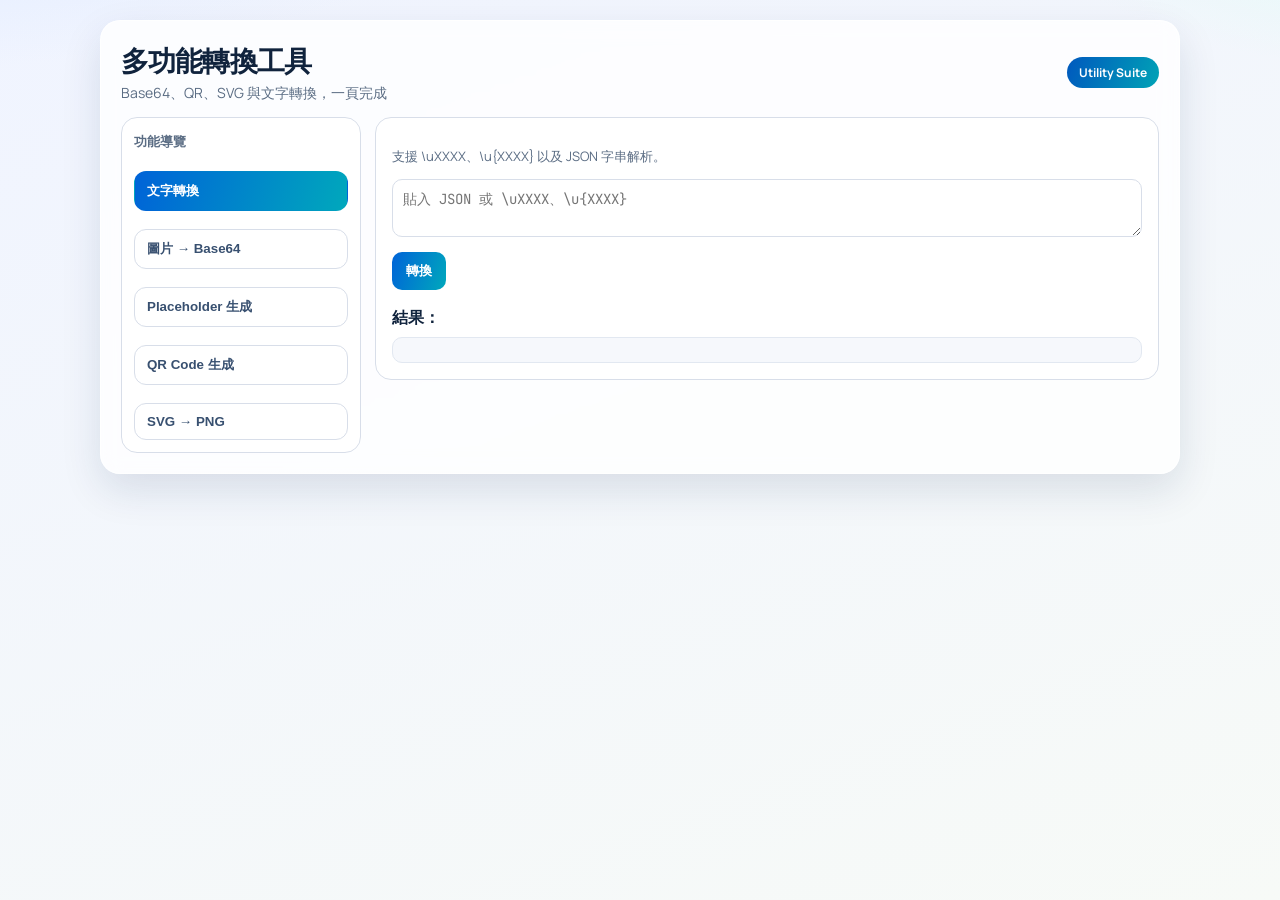
==== index.html @ a5ea6815 "refactor(ui): extract inline styles into standalone stylesheet - move embedded CSS from index.html t" ====
<!DOCTYPE html>
<html lang="zh-TW">
<head>
<meta charset="UTF-8">
<meta name="viewport" content="width=device-width, initial-scale=1.0">
<title>多功能轉換工具</title>
<script src="qrcode.min.js"></script>
<link rel="preconnect" href="https://fonts.googleapis.com">
<link rel="preconnect" href="https://fonts.gstatic.com" crossorigin>
<link href="https://fonts.googleapis.com/css2?family=Manrope:wght@400;500;700;800&family=JetBrains+Mono:wght@400;600&display=swap" rel="stylesheet">
<link rel="stylesheet" href="styles.css">
</head>
<body>
<div class="container">
  <div class="topbar">
    <div>
      <h2>多功能轉換工具</h2>
      <p>Base64、QR、SVG 與文字轉換，一頁完成</p>
    </div>
    <div class="badge">Utility Suite</div>
  </div>

  <div class="app-shell">
    <aside class="side-nav">
      <div class="side-title">功能導覽</div>
      <div class="tabs">
        <button class="tab active" data-target="textTool">文字轉換</button>
        <button class="tab" data-target="imageTool">圖片 → Base64</button>
        <button class="tab" data-target="placeholderTool">Placeholder 生成</button>
        <button class="tab" data-target="qrTool">QR Code 生成</button>
        <button class="tab" data-target="svgTool">SVG → PNG</button>
      </div>
    </aside>

    <section class="content-pane">
      <!-- Tool 1: Unicode/JSON → 中文 -->
      <div id="textTool" class="tool active">
    <p class="muted">支援 \uXXXX、\u{XXXX} 以及 JSON 字串解析。</p>
    <textarea id="input" placeholder="貼入 JSON 或 \uXXXX、\u{XXXX}"></textarea>
    <button onclick="convert()">轉換</button>
    <h3>結果：</h3>
    <pre id="output"></pre>
      </div>

      <!-- Tool 2: 圖片 → Base64 -->
      <div id="imageTool" class="tool">
    <p class="muted">拖曳或選取圖片後，立即轉為 Base64。</p>
    <div id="dropZone" class="drop-zone">
      拖曳圖片到這裡，或點擊選擇圖片
      <input type="file" id="fileInput" accept="image/*" hidden>
    </div>
    <textarea id="base64Output" placeholder="Base64 會顯示在這裡"></textarea>
    <button onclick="copyBase64()">複製 Base64</button>
    <img id="preview" class="preview">
      </div>

      <!-- Tool 3: Placeholder 生成器 -->
      <div id="placeholderTool" class="tool">
    <p class="muted">快速產生展示用占位圖，可直接下載或複製資料 URL。</p>
    <div class="grid-4">
      <div>
        <label>寬度 (px):</label>
        <input type="number" id="phWidth" value="600">
      </div>
      <div>
        <label>高度 (px):</label>
        <input type="number" id="phHeight" value="200">
      </div>
      <div>
        <label>背景色:</label>
        <input type="color" id="phBg" value="#cccccc" style="height: 40px;">
      </div>
      <div>
        <label>文字色:</label>
        <input type="color" id="phColor" value="#000000" style="height: 40px;">
      </div>
    </div>
    <div>
      <label>文字:</label>
      <input type="text" id="phText" value="600x200">
    </div>
    <div class="grid-2">
      <div>
        <label>檔案類型:</label>
        <select id="phFormat">
          <option value="png">PNG</option>
          <option value="jpeg">JPG</option>
          <option value="webp">WebP</option>
        </select>
      </div>
      <div style="display:flex; align-items:end;">
        <button onclick="generatePlaceholder()">生成預覽</button>
      </div>
    </div>
    <img id="phPreview" class="preview">
    <div class="button-row">
      <button onclick="copyPlaceholderURL()">複製 Base64</button>
      <button onclick="downloadPlaceholder()">下載圖片</button>
    </div>
    <input type="text" id="phURL" readonly>
      </div>

      <!-- Tool 4: QR Code 生成器 -->
      <div id="qrTool" class="tool">
    <p class="muted">可選尺寸與容錯級別，產生後可下載或複製 Base64。</p>
    <div>
      <label>文字/網址:</label>
      <textarea id="qrInput" placeholder="輸入要產生 QR Code 的文字或網址" rows="3"></textarea>
    </div>
    <div class="grid-2">
      <div>
        <label>尺寸:</label>
        <select id="qrSize">
          <option value="256">256x256</option>
          <option value="512" selected>512x512</option>
          <option value="1024">1024x1024</option>
        </select>
      </div>
      <div>
        <label>容錯等級:</label>
        <select id="qrLevel">
          <option value="L">L (低)</option>
          <option value="M" selected>M (中)</option>
          <option value="Q">Q (高)</option>
          <option value="H">H (最高)</option>
        </select>
      </div>
    </div>
    <button onclick="generateQRCode()">生成 QR Code</button>
    <div id="qrResult" style="text-align: center; margin-top: 12px;"></div>
    <div id="qrActions" style="display: none; margin-top: 1rem;">
      <div class="button-row">
        <button onclick="downloadQRCode()">下載 QR Code</button>
        <button onclick="copyQRCode()">複製 Base64</button>
      </div>
    </div>
      </div>

      <!-- Tool 5: SVG → PNG 轉換器 -->
      <div id="svgTool" class="tool">
    <p class="muted">支援貼上 SVG 代碼或上傳 SVG，轉成 PNG 後可下載與複製。</p>
    <div>
      <label>SVG 內容:</label>
      <textarea id="svgInput" placeholder="貼入 SVG 代碼，或使用下方上傳SVG檔案" rows="8"></textarea>
    </div>
    <div>
      <div id="svgDropZone" class="drop-zone">
        拖曳 SVG 檔案到這裡，或點擊選擇檔案
        <input type="file" id="svgFileInput" accept=".svg,image/svg+xml" hidden>
      </div>
    </div>
    <div class="grid-4">
      <div>
        <label>輸出寬度:</label>
        <input type="number" id="svgWidth" value="800" min="1" max="4000">
      </div>
      <div>
        <label>輸出高度:</label>
        <input type="number" id="svgHeight" value="600" min="1" max="4000">
      </div>
      <div>
        <label>背景色:</label>
        <input type="color" id="svgBg" value="#ffffff" style="height: 40px;">
      </div>
      <div style="display:flex; align-items:end;">
        <label style="display: flex; align-items: center; gap: 7px; margin: 0;">
          <input type="checkbox" id="svgTransparent" checked> 透明背景
        </label>
      </div>
    </div>
    <button onclick="convertSvgToPng()">轉換為 PNG</button>
    <div id="svgPreviewContainer" style="text-align: center; margin-top: 1rem; display: none;">
      <h4>預覽:</h4>
      <img id="svgPreview" class="preview" style="max-height: 400px;">
    </div>
    <div id="svgActions" style="display: none; margin-top: 1rem;">
      <div class="button-row">
        <button onclick="downloadSvgPng()">下載 PNG</button>
        <button onclick="copySvgPngBase64()">複製 Base64</button>
      </div>
    </div>
      </div>
    </section>
  </div>
</div>

<script>
/* ---------- Tab 切換 ---------- */
document.querySelectorAll('.tab').forEach(tab => {
  tab.addEventListener('click', () => {
    document.querySelectorAll('.tab').forEach(t => t.classList.remove('active'));
    document.querySelectorAll('.tool').forEach(t => t.classList.remove('active'));
    tab.classList.add('active');
    document.getElementById(tab.dataset.target).classList.add('active');
  });
});

/* ---------- Unicode / JSON ---------- */
function convert() {
  let input = document.getElementById('input').value;
  let output = input;
  try {
    // \u{XXXX}
    output = output.replace(/\\u\{([0-9a-fA-F]+)\}/g,
      (_, code) => String.fromCodePoint(parseInt(code, 16))
    );
    // \uXXXX
    output = output.replace(/\\u([0-9a-fA-F]{4})/g,
      (_, code) => String.fromCharCode(parseInt(code, 16))
    );
    try {
      const parsed = JSON.parse(output);
      output = typeof parsed === 'object'
        ? JSON.stringify(parsed, null, 2)
        : parsed;
    } catch (e) {}
    document.getElementById('output').textContent = output;
  } catch (e) {
    document.getElementById('output').textContent = '轉換錯誤：' + e;
  }
}

/* ---------- 圖片 → Base64 ---------- */
const dropZone = document.getElementById('dropZone');
const fileInput = document.getElementById('fileInput');
const base64Output = document.getElementById('base64Output');
const preview = document.getElementById('preview');

dropZone.addEventListener('click', () => fileInput.click());
dropZone.addEventListener('dragover', e => { e.preventDefault(); dropZone.classList.add('dragover'); });
dropZone.addEventListener('dragleave', () => dropZone.classList.remove('dragover'));
dropZone.addEventListener('drop', e => { e.preventDefault(); dropZone.classList.remove('dragover'); handleFile(e.dataTransfer.files[0]); });
fileInput.addEventListener('change', e => handleFile(e.target.files[0]));

function handleFile(file) {
  if(!file || !file.type.startsWith('image/')) { alert('請選擇圖片檔'); return; }
  const reader = new FileReader();
  reader.onload = () => {
    base64Output.value = reader.result;
    preview.src = reader.result;
  };
  reader.readAsDataURL(file);
}
function copyBase64() {
  if(!base64Output.value) return;
  navigator.clipboard.writeText(base64Output.value);
  alert('Base64 已複製');
}

/* ---------- Placeholder 生成器 ---------- */
function generatePlaceholder() {
  const w = parseInt(document.getElementById('phWidth').value) || 600;
  const h = parseInt(document.getElementById('phHeight').value) || 200;
  const txt = document.getElementById('phText').value || `${w}x${h}`;
  const bg = document.getElementById('phBg').value || '#cccccc';
  const color = document.getElementById('phColor').value || '#000000';
  const format = document.getElementById('phFormat').value || 'png';
  
  // 創建 Canvas
  const canvas = document.createElement('canvas');
  const ctx = canvas.getContext('2d');
  canvas.width = w;
  canvas.height = h;
  
  // 繪製背景
  ctx.fillStyle = bg;
  ctx.fillRect(0, 0, w, h);
  
  // 設定文字樣式
  const fontSize = Math.min(w, h) / 10; // 根據尺寸調整字體大小
  ctx.font = `${fontSize}px Arial, sans-serif`;
  ctx.fillStyle = color;
  ctx.textAlign = 'center';
  ctx.textBaseline = 'middle';
  
  // 繪製文字
  ctx.fillText(txt, w/2, h/2);
  
  // 根據選擇的格式轉為 Data URL
  const mimeType = format === 'jpeg' ? 'image/jpeg' : `image/${format}`;
  const quality = format === 'jpeg' ? 0.9 : undefined; // JPG 質量設定
  const dataURL = canvas.toDataURL(mimeType, quality);
  document.getElementById('phPreview').src = dataURL;
  document.getElementById('phURL').value = dataURL;
}

function copyPlaceholderURL() {
  const urlField = document.getElementById('phURL');
  if(!urlField.value) return;
  urlField.select();
  navigator.clipboard.writeText(urlField.value);
  alert('Base64 圖片數據已複製');
}

function downloadPlaceholder() {
  const canvas = document.createElement('canvas');
  const ctx = canvas.getContext('2d');
  const w = parseInt(document.getElementById('phWidth').value) || 600;
  const h = parseInt(document.getElementById('phHeight').value) || 200;
  const txt = document.getElementById('phText').value || `${w}x${h}`;
  const bg = document.getElementById('phBg').value || '#cccccc';
  const color = document.getElementById('phColor').value || '#000000';
  const format = document.getElementById('phFormat').value || 'png';
  
  canvas.width = w;
  canvas.height = h;
  
  ctx.fillStyle = bg;
  ctx.fillRect(0, 0, w, h);
  
  const fontSize = Math.min(w, h) / 10;
  ctx.font = `${fontSize}px Arial, sans-serif`;
  ctx.fillStyle = color;
  ctx.textAlign = 'center';
  ctx.textBaseline = 'middle';
  ctx.fillText(txt, w/2, h/2);
  
  // 根據選擇的格式設定檔案類型和副檔名
  const mimeType = format === 'jpeg' ? 'image/jpeg' : `image/${format}`;
  const quality = format === 'jpeg' ? 0.9 : undefined;
  const extension = format === 'jpeg' ? 'jpg' : format;
  
  // 下載圖片
  const link = document.createElement('a');
  link.download = `placeholder_${w}x${h}.${extension}`;
  link.href = canvas.toDataURL(mimeType, quality);
  link.click();
}

/* ---------- QR Code 生成器 ---------- */
let currentQRDataURL = '';

function generateQRCode() {
  const text = document.getElementById('qrInput').value.trim();
  const size = parseInt(document.getElementById('qrSize').value);
  const level = document.getElementById('qrLevel').value;
  const resultDiv = document.getElementById('qrResult');
  const actionsDiv = document.getElementById('qrActions');
  
  if (!text) {
    alert('請輸入要產生 QR Code 的文字');
    return;
  }
  
  // 檢查 QRCode 庫是否載入
  if (typeof QRCode === 'undefined') {
    resultDiv.innerHTML = '錯誤：QR Code 庫未正確載入';
    return;
  }
  
  // 清除舊結果
  resultDiv.innerHTML = '';
  actionsDiv.style.display = 'none';
  
  try {
    // 創建臨時容器來生成 QR Code
    const tempDiv = document.createElement('div');
    tempDiv.style.display = 'none';
    document.body.appendChild(tempDiv);
    
    // 設定容錯等級映射
    const levelMap = {
      'L': QRCode.CorrectLevel.L,
      'M': QRCode.CorrectLevel.M,
      'Q': QRCode.CorrectLevel.Q,
      'H': QRCode.CorrectLevel.H
    };
    
    // 創建 QRCode 實例
    const qr = new QRCode(tempDiv, {
      text: text,
      width: size,
      height: size,
      colorDark: "#000000",
      colorLight: "#ffffff",
      correctLevel: levelMap[level] || QRCode.CorrectLevel.M
    });
    
    // 等待 QR Code 生成完成
    setTimeout(() => {
      try {
        // 查找生成的 canvas 或 img
        const canvas = tempDiv.querySelector('canvas');
        const img = tempDiv.querySelector('img');
        
        if (canvas) {
          // 從 canvas 獲取 data URL
          currentQRDataURL = canvas.toDataURL('image/png');
        } else if (img) {
          // 從 img 獲取 src
          currentQRDataURL = img.src;
        } else {
          throw new Error('無法找到生成的 QR Code');
        }
        
        // 顯示結果
        const resultImg = document.createElement('img');
        resultImg.src = currentQRDataURL;
        resultImg.style.maxWidth = '100%';
        resultImg.style.border = '1px solid #ccc';
        
        resultDiv.appendChild(resultImg);
        actionsDiv.style.display = 'block';
        
        // 清理臨時元素
        document.body.removeChild(tempDiv);
        
      } catch (error) {
        resultDiv.innerHTML = '生成失敗：' + error.message;
        document.body.removeChild(tempDiv);
      }
    }, 100); // 等待 100ms 讓 QR Code 生成完成
    
  } catch (error) {
    resultDiv.innerHTML = '生成錯誤：' + error.message;
  }
}

function downloadQRCode() {
  if (!currentQRDataURL) return;
  
  const link = document.createElement('a');
  const size = document.getElementById('qrSize').value;
  link.download = `qrcode_${size}x${size}.png`;
  link.href = currentQRDataURL;
  link.click();
}

function copyQRCode() {
  if (!currentQRDataURL) return;
  
  navigator.clipboard.writeText(currentQRDataURL).then(() => {
    alert('QR Code Base64 已複製');
  }).catch(() => {
    // Fallback: 創建一個隱藏的 textarea
    const textarea = document.createElement('textarea');
    textarea.value = currentQRDataURL;
    document.body.appendChild(textarea);
    textarea.select();
    document.execCommand('copy');
    document.body.removeChild(textarea);
    alert('QR Code Base64 已複製');
  });
}

/* ---------- SVG → PNG 轉換器 ---------- */
let currentSvgPngDataURL = '';

// SVG 檔案上傳和拖曳功能
const svgDropZone = document.getElementById('svgDropZone');
const svgFileInput = document.getElementById('svgFileInput');
const svgInput = document.getElementById('svgInput');

svgDropZone.addEventListener('click', () => svgFileInput.click());
svgDropZone.addEventListener('dragover', e => { 
  e.preventDefault(); 
  svgDropZone.classList.add('dragover'); 
});
svgDropZone.addEventListener('dragleave', () => svgDropZone.classList.remove('dragover'));
svgDropZone.addEventListener('drop', e => { 
  e.preventDefault(); 
  svgDropZone.classList.remove('dragover'); 
  handleSvgFile(e.dataTransfer.files[0]); 
});
svgFileInput.addEventListener('change', e => handleSvgFile(e.target.files[0]));

// 處理 SVG 文件
function handleSvgFile(file) {
  if (!file || file.type !== 'image/svg+xml') { 
    alert('請選擇 SVG 檔案'); 
    return; 
  }
  
  const reader = new FileReader();
  reader.onload = () => {
    svgInput.value = reader.result;
  };
  reader.readAsText(file);
}

// 轉換 SVG 為 PNG
function convertSvgToPng() {
  const svgCode = document.getElementById('svgInput').value.trim();
  const outputWidth = parseInt(document.getElementById('svgWidth').value) || 800;
  const outputHeight = parseInt(document.getElementById('svgHeight').value) || 600;
  const backgroundColor = document.getElementById('svgBg').value || '#ffffff';
  const isTransparent = document.getElementById('svgTransparent').checked;
  
  if (!svgCode) {
    alert('請輸入 SVG 代碼或上傳 SVG 檔案');
    return;
  }
  
  // 驗證 SVG 代碼
  if (!svgCode.includes('<svg')) {
    alert('輸入的內容似乎不是有效的 SVG 代碼');
    return;
  }
  
  try {
    // 創建 Canvas
    const canvas = document.createElement('canvas');
    const ctx = canvas.getContext('2d');
    canvas.width = outputWidth;
    canvas.height = outputHeight;
    
    // 設定背景（如果不是透明）
    if (!isTransparent) {
      ctx.fillStyle = backgroundColor;
      ctx.fillRect(0, 0, outputWidth, outputHeight);
    }
    
    // 創建 Blob 和 URL
    const svgBlob = new Blob([svgCode], { type: 'image/svg+xml;charset=utf-8' });
    const url = URL.createObjectURL(svgBlob);
    
    // 創建 Image 物件
    const img = new Image();
    img.onload = function() {
      try {
        // 計算縮放比例以適應指定尺寸
        const scale = Math.min(outputWidth / img.width, outputHeight / img.height);
        const scaledWidth = img.width * scale;
        const scaledHeight = img.height * scale;
        const x = (outputWidth - scaledWidth) / 2;
        const y = (outputHeight - scaledHeight) / 2;
        
        // 繪製 SVG 到 Canvas
        ctx.drawImage(img, x, y, scaledWidth, scaledHeight);
        
        // 轉換為 PNG Data URL
        currentSvgPngDataURL = canvas.toDataURL('image/png');
        
        // 顯示預覽
        document.getElementById('svgPreview').src = currentSvgPngDataURL;
        document.getElementById('svgPreviewContainer').style.display = 'block';
        document.getElementById('svgActions').style.display = 'block';
        
        // 清理
        URL.revokeObjectURL(url);
      } catch (error) {
        alert('轉換過程中發生錯誤：' + error.message);
        URL.revokeObjectURL(url);
      }
    };
    
    img.onerror = function() {
      alert('SVG 載入失敗，請檢查 SVG 代碼是否正確');
      URL.revokeObjectURL(url);
    };
    
    // 設定跨域屬性（如果需要）
    img.crossOrigin = 'anonymous';
    img.src = url;
    
  } catch (error) {
    alert('轉換失敗：' + error.message);
  }
}

// 下載 SVG 轉換的 PNG
function downloadSvgPng() {
  if (!currentSvgPngDataURL) {
    alert('請先轉換 SVG');
    return;
  }
  
  const outputWidth = parseInt(document.getElementById('svgWidth').value) || 800;
  const outputHeight = parseInt(document.getElementById('svgHeight').value) || 600;
  
  const link = document.createElement('a');
  link.download = `svg_to_png_${outputWidth}x${outputHeight}.png`;
  link.href = currentSvgPngDataURL;
  link.click();
}

// 複製 SVG 轉換的 PNG Base64
function copySvgPngBase64() {
  if (!currentSvgPngDataURL) {
    alert('請先轉換 SVG');
    return;
  }
  
  navigator.clipboard.writeText(currentSvgPngDataURL).then(() => {
    alert('PNG Base64 已複製');
  }).catch(() => {
    // Fallback
    const textarea = document.createElement('textarea');
    textarea.value = currentSvgPngDataURL;
    document.body.appendChild(textarea);
    textarea.select();
    document.execCommand('copy');
    document.body.removeChild(textarea);
    alert('PNG Base64 已複製');
  });
}
</script>
</body>
</html>
---- styles.css ----
:root {
  --bg-a: #f0f4ff;
  --bg-b: #f7faf7;
  --card: #ffffff;
  --line: #d8dee9;
  --text: #10233d;
  --muted: #5b6d84;
  --primary: #0062d7;
  --primary-2: #00a5b8;
  --mono: "JetBrains Mono", monospace;
}
* { box-sizing: border-box; }
body {
  margin: 0;
  font-family: "Manrope", sans-serif;
  color: var(--text);
  background:
    radial-gradient(1400px 500px at -10% -20%, #d9e7ff 0%, rgba(217,231,255,0) 50%),
    radial-gradient(900px 500px at 110% -20%, #d8fff1 0%, rgba(216,255,241,0) 50%),
    linear-gradient(160deg, var(--bg-a), var(--bg-b));
  min-height: 100vh;
  padding: 20px;
}
.container {
  max-width: 1080px;
  margin: 0 auto;
  background: rgba(255,255,255,0.8);
  backdrop-filter: blur(10px);
  border: 1px solid rgba(255,255,255,0.7);
  border-radius: 20px;
  box-shadow: 0 16px 40px rgba(19, 39, 82, 0.12);
  padding: 20px;
}
.app-shell {
  display: grid;
  grid-template-columns: 240px 1fr;
  gap: 14px;
}
.side-nav {
  background: #ffffff;
  border: 1px solid var(--line);
  border-radius: 16px;
  padding: 12px;
  height: fit-content;
  position: sticky;
  top: 16px;
}
.side-title {
  font-size: 13px;
  color: var(--muted);
  margin: 2px 0 10px;
  font-weight: 700;
}
.content-pane {
  min-width: 0;
}
.topbar {
  display: flex;
  align-items: center;
  justify-content: space-between;
  gap: 12px;
  margin-bottom: 14px;
}
h2 {
  margin: 0;
  font-size: 28px;
  letter-spacing: -0.03em;
}
.topbar p {
  margin: 2px 0 0;
  color: var(--muted);
  font-size: 14px;
}
.badge {
  background: linear-gradient(110deg, #0058be, #00a3b6);
  color: #fff;
  border-radius: 999px;
  padding: 7px 12px;
  font-size: 12px;
  font-weight: 700;
}
.tabs {
  display: flex;
  flex-direction: column;
  gap: 8px;
  margin: 0;
}
.tab {
  width: 100%;
  text-align: left;
  border: 1px solid var(--line);
  background: #fff;
  color: #385070;
  font-weight: 700;
  border-radius: 12px;
  padding: 10px 12px;
  cursor: pointer;
  transition: .2s ease;
}
.tab:hover { border-color: #8cb8ff; }
.tab.active {
  color: #fff;
  border-color: transparent;
  background: linear-gradient(110deg, #0063d8, #00a8bc);
}
.tool {
  display: none;
  background: var(--card);
  border: 1px solid var(--line);
  border-radius: 16px;
  padding: 16px;
  animation: in .2s ease;
}
.tool.active { display: block; }
@keyframes in {
  from { opacity: 0; transform: translateY(3px); }
  to { opacity: 1; transform: translateY(0); }
}
h3 {
  margin: 16px 0 8px;
  font-size: 16px;
}
label {
  display: block;
  margin: 8px 0 6px;
  font-size: 13px;
  font-weight: 700;
  color: #314f74;
}
textarea, input, select {
  width: 100%;
  border: 1px solid var(--line);
  border-radius: 10px;
  font-size: 14px;
  padding: 10px;
  color: var(--text);
  background: #fff;
  font-family: var(--mono);
}
textarea:focus, input:focus, select:focus {
  outline: 2px solid #97c0ff;
  border-color: #97c0ff;
}
button {
  margin-top: 10px;
  border: 0;
  border-radius: 10px;
  padding: 10px 14px;
  font-weight: 700;
  cursor: pointer;
  color: #fff;
  background: linear-gradient(110deg, #0063d8, #00a8bc);
}
button:hover { filter: brightness(1.05); }
.button-row {
  display: flex;
  gap: 8px;
  flex-wrap: wrap;
}
.button-row button { margin-top: 10px; }
pre {
  margin: 0;
  background: #f6f8fc;
  border: 1px solid #e2e8f1;
  border-radius: 10px;
  padding: 12px;
  white-space: pre-wrap;
  word-break: break-word;
  max-height: 220px;
  overflow-y: auto;
  font-family: var(--mono);
}
.drop-zone {
  border: 2px dashed #97abc8;
  border-radius: 14px;
  padding: 26px;
  text-align: center;
  color: var(--muted);
  cursor: pointer;
  margin-bottom: 10px;
  background: linear-gradient(180deg, #f8fbff, #f2f7ff);
}
.drop-zone.dragover {
  border-color: #0063d8;
  background: linear-gradient(180deg, #eef5ff, #e9f6ff);
}
img.preview {
  max-width: 100%;
  margin-top: 10px;
  display: block;
  border: 1px solid #d4deeb;
  border-radius: 12px;
}
.grid-4 {
  display: grid;
  grid-template-columns: repeat(4, minmax(0, 1fr));
  gap: 10px;
}
.grid-2 {
  display: grid;
  grid-template-columns: repeat(2, minmax(0, 1fr));
  gap: 10px;
}
.muted {
  color: var(--muted);
  font-size: 13px;
}
@media (max-width: 900px) {
  .grid-4 { grid-template-columns: repeat(2, minmax(0, 1fr)); }
}
@media (max-width: 640px) {
  body { padding: 10px; }
  .container { padding: 14px; border-radius: 14px; }
  h2 { font-size: 22px; }
  .topbar { flex-direction: column; align-items: flex-start; }
  .app-shell { grid-template-columns: 1fr; }
  .side-nav {
    position: static;
    overflow-x: auto;
  }
  .tabs {
    flex-direction: row;
    flex-wrap: nowrap;
  }
  .tab {
    min-width: 150px;
    width: auto;
    text-align: center;
  }
  .grid-4, .grid-2 { grid-template-columns: 1fr; }
}
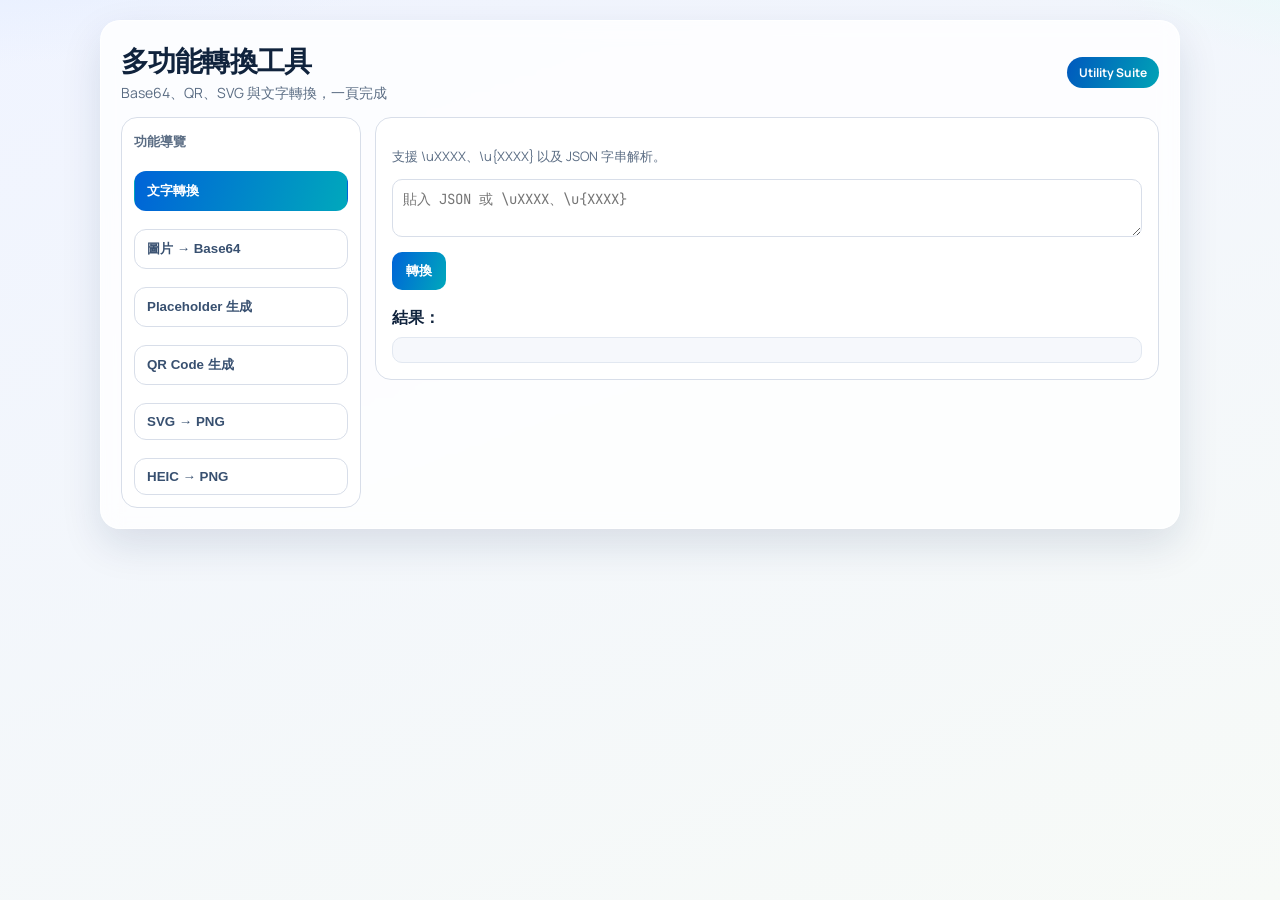
==== commit 28ddae59: "feat(heic2png): new function" ====
--- a/index.html
+++ b/index.html
@@ -5,6 +5,7 @@
 <meta name="viewport" content="width=device-width, initial-scale=1.0">
 <title>多功能轉換工具</title>
 <script src="qrcode.min.js"></script>
+<script src="heic2any.min.js"></script>
 <link rel="preconnect" href="https://fonts.googleapis.com">
 <link rel="preconnect" href="https://fonts.gstatic.com" crossorigin>
 <link href="https://fonts.googleapis.com/css2?family=Manrope:wght@400;500;700;800&family=JetBrains+Mono:wght@400;600&display=swap" rel="stylesheet">
@@ -29,6 +30,7 @@
         <button class="tab" data-target="placeholderTool">Placeholder 生成</button>
         <button class="tab" data-target="qrTool">QR Code 生成</button>
         <button class="tab" data-target="svgTool">SVG → PNG</button>
+        <button class="tab" data-target="heicTool">HEIC → PNG</button>
       </div>
     </aside>
 
@@ -177,6 +179,34 @@
       <div class="button-row">
         <button onclick="downloadSvgPng()">下載 PNG</button>
         <button onclick="copySvgPngBase64()">複製 Base64</button>
+      </div>
+    </div>
+      </div>
+
+      <!-- Tool 6: HEIC → PNG 轉換器 -->
+      <div id="heicTool" class="tool">
+    <p class="muted">支援上傳或拖曳 HEIC/HEIF，轉成 PNG 後可下載與複製 Base64。</p>
+    <div id="heicDropZone" class="drop-zone">
+      拖曳 HEIC 檔案到這裡，或點擊選擇檔案
+      <input type="file" id="heicFileInput" accept=".heic,.heif,image/heic,image/heif" hidden>
+    </div>
+    <div class="grid-2">
+      <div>
+        <label>輸出品質 (0.1 ~ 1.0):</label>
+        <input type="number" id="heicQuality" value="0.92" min="0.1" max="1" step="0.01">
+      </div>
+      <div style="display:flex; align-items:end;">
+        <button onclick="convertHeicToPng()">轉換為 PNG</button>
+      </div>
+    </div>
+    <div id="heicPreviewContainer" style="text-align: center; margin-top: 1rem; display: none;">
+      <h4>預覽:</h4>
+      <img id="heicPreview" class="preview" style="max-height: 400px;">
+    </div>
+    <div id="heicActions" style="display: none; margin-top: 1rem;">
+      <div class="button-row">
+        <button onclick="downloadHeicPng()">下載 PNG</button>
+        <button onclick="copyHeicPngBase64()">複製 Base64</button>
       </div>
     </div>
       </div>
@@ -594,6 +624,119 @@
     alert('PNG Base64 已複製');
   });
 }
+
+/* ---------- HEIC → PNG 轉換器 ---------- */
+let currentHeicFile = null;
+let currentHeicPngDataURL = '';
+
+const heicDropZone = document.getElementById('heicDropZone');
+const heicFileInput = document.getElementById('heicFileInput');
+
+heicDropZone.addEventListener('click', () => heicFileInput.click());
+heicDropZone.addEventListener('dragover', e => {
+  e.preventDefault();
+  heicDropZone.classList.add('dragover');
+});
+heicDropZone.addEventListener('dragleave', () => heicDropZone.classList.remove('dragover'));
+heicDropZone.addEventListener('drop', e => {
+  e.preventDefault();
+  heicDropZone.classList.remove('dragover');
+  handleHeicFile(e.dataTransfer.files[0]);
+});
+heicFileInput.addEventListener('change', e => handleHeicFile(e.target.files[0]));
+
+function handleHeicFile(file) {
+  if (!file) return;
+
+  const name = (file.name || '').toLowerCase();
+  const isHeicLike = name.endsWith('.heic') || name.endsWith('.heif') ||
+    file.type === 'image/heic' || file.type === 'image/heif';
+
+  if (!isHeicLike) {
+    alert('請選擇 HEIC/HEIF 檔案');
+    return;
+  }
+
+  currentHeicFile = file;
+  currentHeicPngDataURL = '';
+  document.getElementById('heicActions').style.display = 'none';
+  document.getElementById('heicPreviewContainer').style.display = 'none';
+}
+
+async function convertHeicToPng() {
+  if (!currentHeicFile) {
+    alert('請先選擇 HEIC/HEIF 檔案');
+    return;
+  }
+
+  if (typeof heic2any === 'undefined') {
+    alert('HEIC 轉檔庫未載入，請檢查網路或重新整理頁面');
+    return;
+  }
+
+  const qualityInput = parseFloat(document.getElementById('heicQuality').value);
+  const quality = Number.isFinite(qualityInput) ? Math.min(1, Math.max(0.1, qualityInput)) : 0.92;
+
+  try {
+    const result = await heic2any({
+      blob: currentHeicFile,
+      toType: 'image/png',
+      quality: quality
+    });
+
+    const pngBlob = Array.isArray(result) ? result[0] : result;
+    const reader = new FileReader();
+
+    reader.onload = () => {
+      currentHeicPngDataURL = reader.result;
+      document.getElementById('heicPreview').src = currentHeicPngDataURL;
+      document.getElementById('heicPreviewContainer').style.display = 'block';
+      document.getElementById('heicActions').style.display = 'block';
+    };
+
+    reader.onerror = () => {
+      alert('讀取轉換結果失敗');
+    };
+
+    reader.readAsDataURL(pngBlob);
+  } catch (error) {
+    alert('HEIC 轉換失敗：' + (error && error.message ? error.message : error));
+  }
+}
+
+function downloadHeicPng() {
+  if (!currentHeicPngDataURL) {
+    alert('請先完成轉換');
+    return;
+  }
+
+  const originalName = currentHeicFile && currentHeicFile.name
+    ? currentHeicFile.name.replace(/\.[^.]+$/, '')
+    : 'heic_image';
+  const link = document.createElement('a');
+  link.download = `${originalName}.png`;
+  link.href = currentHeicPngDataURL;
+  link.click();
+}
+
+function copyHeicPngBase64() {
+  if (!currentHeicPngDataURL) {
+    alert('請先完成轉換');
+    return;
+  }
+
+  navigator.clipboard.writeText(currentHeicPngDataURL).then(() => {
+    alert('PNG Base64 已複製');
+  }).catch(() => {
+    const textarea = document.createElement('textarea');
+    textarea.value = currentHeicPngDataURL;
+    document.body.appendChild(textarea);
+    textarea.select();
+    document.execCommand('copy');
+    document.body.removeChild(textarea);
+    alert('PNG Base64 已複製');
+  });
+}
 </script>
 </body>
 </html>
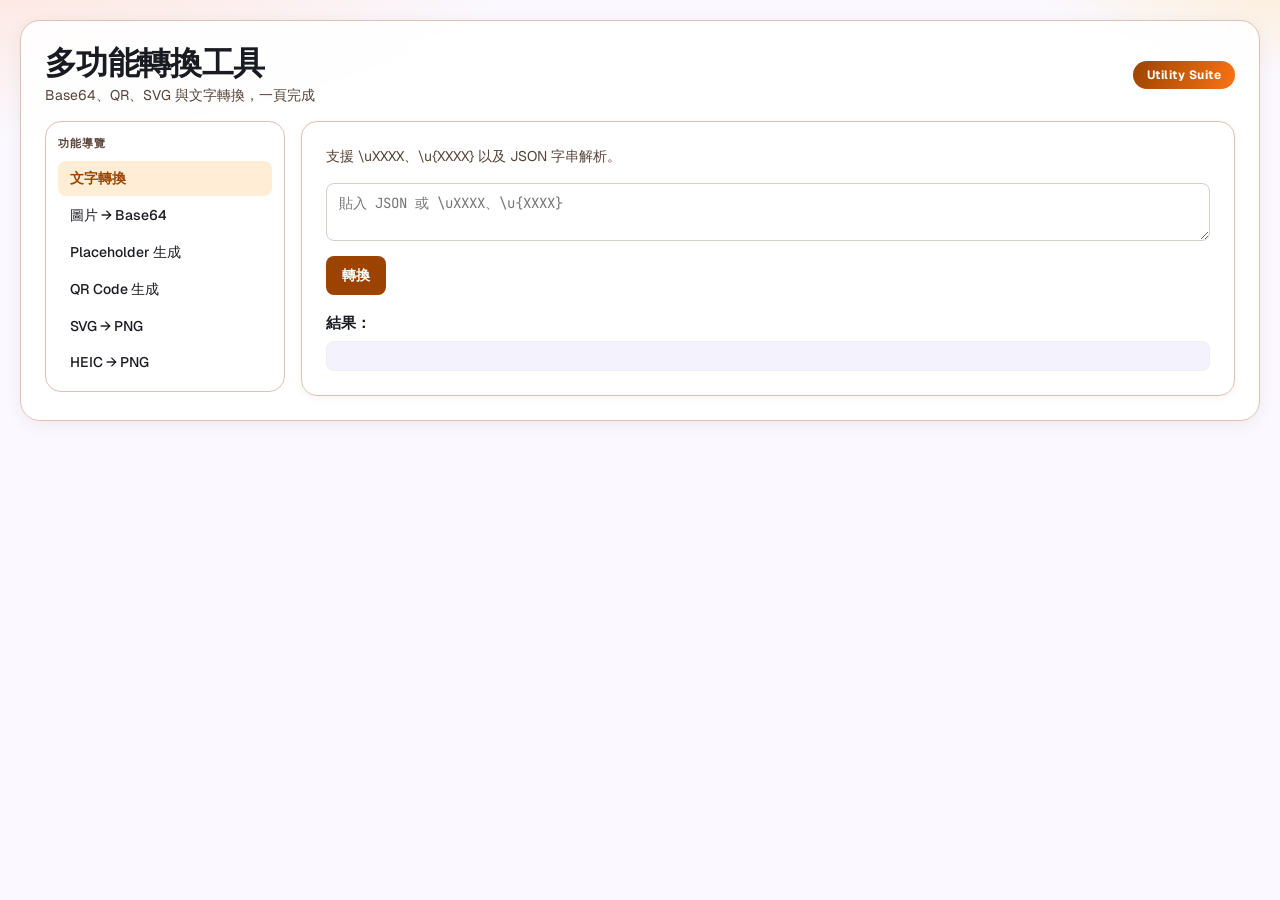
==== commit 3aaaa929: "spa mode" ====
--- a/index.html
+++ b/index.html
@@ -4,12 +4,10 @@
 <meta charset="UTF-8">
 <meta name="viewport" content="width=device-width, initial-scale=1.0">
 <title>多功能轉換工具</title>
-<script src="qrcode.min.js"></script>
-<script src="heic2any.min.js"></script>
 <link rel="preconnect" href="https://fonts.googleapis.com">
 <link rel="preconnect" href="https://fonts.gstatic.com" crossorigin>
-<link href="https://fonts.googleapis.com/css2?family=Manrope:wght@400;500;700;800&family=JetBrains+Mono:wght@400;600&display=swap" rel="stylesheet">
-<link rel="stylesheet" href="styles.css">
+<link href="https://fonts.googleapis.com/css2?family=Geist:wght@400;500;600;700;800&family=JetBrains+Mono:wght@400;500;600&display=swap" rel="stylesheet">
+<link rel="stylesheet" href="assets/styles.css">
 </head>
 <body>
 <div class="container">
@@ -20,723 +18,11 @@
     </div>
     <div class="badge">Utility Suite</div>
   </div>
-
   <div class="app-shell">
-    <aside class="side-nav">
-      <div class="side-title">功能導覽</div>
-      <div class="tabs">
-        <button class="tab active" data-target="textTool">文字轉換</button>
-        <button class="tab" data-target="imageTool">圖片 → Base64</button>
-        <button class="tab" data-target="placeholderTool">Placeholder 生成</button>
-        <button class="tab" data-target="qrTool">QR Code 生成</button>
-        <button class="tab" data-target="svgTool">SVG → PNG</button>
-        <button class="tab" data-target="heicTool">HEIC → PNG</button>
-      </div>
-    </aside>
-
-    <section class="content-pane">
-      <!-- Tool 1: Unicode/JSON → 中文 -->
-      <div id="textTool" class="tool active">
-    <p class="muted">支援 \uXXXX、\u{XXXX} 以及 JSON 字串解析。</p>
-    <textarea id="input" placeholder="貼入 JSON 或 \uXXXX、\u{XXXX}"></textarea>
-    <button onclick="convert()">轉換</button>
-    <h3>結果：</h3>
-    <pre id="output"></pre>
-      </div>
-
-      <!-- Tool 2: 圖片 → Base64 -->
-      <div id="imageTool" class="tool">
-    <p class="muted">拖曳或選取圖片後，立即轉為 Base64。</p>
-    <div id="dropZone" class="drop-zone">
-      拖曳圖片到這裡，或點擊選擇圖片
-      <input type="file" id="fileInput" accept="image/*" hidden>
-    </div>
-    <textarea id="base64Output" placeholder="Base64 會顯示在這裡"></textarea>
-    <button onclick="copyBase64()">複製 Base64</button>
-    <img id="preview" class="preview">
-      </div>
-
-      <!-- Tool 3: Placeholder 生成器 -->
-      <div id="placeholderTool" class="tool">
-    <p class="muted">快速產生展示用占位圖，可直接下載或複製資料 URL。</p>
-    <div class="grid-4">
-      <div>
-        <label>寬度 (px):</label>
-        <input type="number" id="phWidth" value="600">
-      </div>
-      <div>
-        <label>高度 (px):</label>
-        <input type="number" id="phHeight" value="200">
-      </div>
-      <div>
-        <label>背景色:</label>
-        <input type="color" id="phBg" value="#cccccc" style="height: 40px;">
-      </div>
-      <div>
-        <label>文字色:</label>
-        <input type="color" id="phColor" value="#000000" style="height: 40px;">
-      </div>
-    </div>
-    <div>
-      <label>文字:</label>
-      <input type="text" id="phText" value="600x200">
-    </div>
-    <div class="grid-2">
-      <div>
-        <label>檔案類型:</label>
-        <select id="phFormat">
-          <option value="png">PNG</option>
-          <option value="jpeg">JPG</option>
-          <option value="webp">WebP</option>
-        </select>
-      </div>
-      <div style="display:flex; align-items:end;">
-        <button onclick="generatePlaceholder()">生成預覽</button>
-      </div>
-    </div>
-    <img id="phPreview" class="preview">
-    <div class="button-row">
-      <button onclick="copyPlaceholderURL()">複製 Base64</button>
-      <button onclick="downloadPlaceholder()">下載圖片</button>
-    </div>
-    <input type="text" id="phURL" readonly>
-      </div>
-
-      <!-- Tool 4: QR Code 生成器 -->
-      <div id="qrTool" class="tool">
-    <p class="muted">可選尺寸與容錯級別，產生後可下載或複製 Base64。</p>
-    <div>
-      <label>文字/網址:</label>
-      <textarea id="qrInput" placeholder="輸入要產生 QR Code 的文字或網址" rows="3"></textarea>
-    </div>
-    <div class="grid-2">
-      <div>
-        <label>尺寸:</label>
-        <select id="qrSize">
-          <option value="256">256x256</option>
-          <option value="512" selected>512x512</option>
-          <option value="1024">1024x1024</option>
-        </select>
-      </div>
-      <div>
-        <label>容錯等級:</label>
-        <select id="qrLevel">
-          <option value="L">L (低)</option>
-          <option value="M" selected>M (中)</option>
-          <option value="Q">Q (高)</option>
-          <option value="H">H (最高)</option>
-        </select>
-      </div>
-    </div>
-    <button onclick="generateQRCode()">生成 QR Code</button>
-    <div id="qrResult" style="text-align: center; margin-top: 12px;"></div>
-    <div id="qrActions" style="display: none; margin-top: 1rem;">
-      <div class="button-row">
-        <button onclick="downloadQRCode()">下載 QR Code</button>
-        <button onclick="copyQRCode()">複製 Base64</button>
-      </div>
-    </div>
-      </div>
-
-      <!-- Tool 5: SVG → PNG 轉換器 -->
-      <div id="svgTool" class="tool">
-    <p class="muted">支援貼上 SVG 代碼或上傳 SVG，轉成 PNG 後可下載與複製。</p>
-    <div>
-      <label>SVG 內容:</label>
-      <textarea id="svgInput" placeholder="貼入 SVG 代碼，或使用下方上傳SVG檔案" rows="8"></textarea>
-    </div>
-    <div>
-      <div id="svgDropZone" class="drop-zone">
-        拖曳 SVG 檔案到這裡，或點擊選擇檔案
-        <input type="file" id="svgFileInput" accept=".svg,image/svg+xml" hidden>
-      </div>
-    </div>
-    <div class="grid-4">
-      <div>
-        <label>輸出寬度:</label>
-        <input type="number" id="svgWidth" value="800" min="1" max="4000">
-      </div>
-      <div>
-        <label>輸出高度:</label>
-        <input type="number" id="svgHeight" value="600" min="1" max="4000">
-      </div>
-      <div>
-        <label>背景色:</label>
-        <input type="color" id="svgBg" value="#ffffff" style="height: 40px;">
-      </div>
-      <div style="display:flex; align-items:end;">
-        <label style="display: flex; align-items: center; gap: 7px; margin: 0;">
-          <input type="checkbox" id="svgTransparent" checked> 透明背景
-        </label>
-      </div>
-    </div>
-    <button onclick="convertSvgToPng()">轉換為 PNG</button>
-    <div id="svgPreviewContainer" style="text-align: center; margin-top: 1rem; display: none;">
-      <h4>預覽:</h4>
-      <img id="svgPreview" class="preview" style="max-height: 400px;">
-    </div>
-    <div id="svgActions" style="display: none; margin-top: 1rem;">
-      <div class="button-row">
-        <button onclick="downloadSvgPng()">下載 PNG</button>
-        <button onclick="copySvgPngBase64()">複製 Base64</button>
-      </div>
-    </div>
-      </div>
-
-      <!-- Tool 6: HEIC → PNG 轉換器 -->
-      <div id="heicTool" class="tool">
-    <p class="muted">支援上傳或拖曳 HEIC/HEIF，轉成 PNG 後可下載與複製 Base64。</p>
-    <div id="heicDropZone" class="drop-zone">
-      拖曳 HEIC 檔案到這裡，或點擊選擇檔案
-      <input type="file" id="heicFileInput" accept=".heic,.heif,image/heic,image/heif" hidden>
-    </div>
-    <div class="grid-2">
-      <div>
-        <label>輸出品質 (0.1 ~ 1.0):</label>
-        <input type="number" id="heicQuality" value="0.92" min="0.1" max="1" step="0.01">
-      </div>
-      <div style="display:flex; align-items:end;">
-        <button onclick="convertHeicToPng()">轉換為 PNG</button>
-      </div>
-    </div>
-    <div id="heicPreviewContainer" style="text-align: center; margin-top: 1rem; display: none;">
-      <h4>預覽:</h4>
-      <img id="heicPreview" class="preview" style="max-height: 400px;">
-    </div>
-    <div id="heicActions" style="display: none; margin-top: 1rem;">
-      <div class="button-row">
-        <button onclick="downloadHeicPng()">下載 PNG</button>
-        <button onclick="copyHeicPngBase64()">複製 Base64</button>
-      </div>
-    </div>
-      </div>
-    </section>
+    <aside class="side-nav" id="sidebar"></aside>
+    <section class="content-pane" id="content"></section>
   </div>
 </div>
-
-<script>
-/* ---------- Tab 切換 ---------- */
-document.querySelectorAll('.tab').forEach(tab => {
-  tab.addEventListener('click', () => {
-    document.querySelectorAll('.tab').forEach(t => t.classList.remove('active'));
-    document.querySelectorAll('.tool').forEach(t => t.classList.remove('active'));
-    tab.classList.add('active');
-    document.getElementById(tab.dataset.target).classList.add('active');
-  });
-});
-
-/* ---------- Unicode / JSON ---------- */
-function convert() {
-  let input = document.getElementById('input').value;
-  let output = input;
-  try {
-    // \u{XXXX}
-    output = output.replace(/\\u\{([0-9a-fA-F]+)\}/g,
-      (_, code) => String.fromCodePoint(parseInt(code, 16))
-    );
-    // \uXXXX
-    output = output.replace(/\\u([0-9a-fA-F]{4})/g,
-      (_, code) => String.fromCharCode(parseInt(code, 16))
-    );
-    try {
-      const parsed = JSON.parse(output);
-      output = typeof parsed === 'object'
-        ? JSON.stringify(parsed, null, 2)
-        : parsed;
-    } catch (e) {}
-    document.getElementById('output').textContent = output;
-  } catch (e) {
-    document.getElementById('output').textContent = '轉換錯誤：' + e;
-  }
-}
-
-/* ---------- 圖片 → Base64 ---------- */
-const dropZone = document.getElementById('dropZone');
-const fileInput = document.getElementById('fileInput');
-const base64Output = document.getElementById('base64Output');
-const preview = document.getElementById('preview');
-
-dropZone.addEventListener('click', () => fileInput.click());
-dropZone.addEventListener('dragover', e => { e.preventDefault(); dropZone.classList.add('dragover'); });
-dropZone.addEventListener('dragleave', () => dropZone.classList.remove('dragover'));
-dropZone.addEventListener('drop', e => { e.preventDefault(); dropZone.classList.remove('dragover'); handleFile(e.dataTransfer.files[0]); });
-fileInput.addEventListener('change', e => handleFile(e.target.files[0]));
-
-function handleFile(file) {
-  if(!file || !file.type.startsWith('image/')) { alert('請選擇圖片檔'); return; }
-  const reader = new FileReader();
-  reader.onload = () => {
-    base64Output.value = reader.result;
-    preview.src = reader.result;
-  };
-  reader.readAsDataURL(file);
-}
-function copyBase64() {
-  if(!base64Output.value) return;
-  navigator.clipboard.writeText(base64Output.value);
-  alert('Base64 已複製');
-}
-
-/* ---------- Placeholder 生成器 ---------- */
-function generatePlaceholder() {
-  const w = parseInt(document.getElementById('phWidth').value) || 600;
-  const h = parseInt(document.getElementById('phHeight').value) || 200;
-  const txt = document.getElementById('phText').value || `${w}x${h}`;
-  const bg = document.getElementById('phBg').value || '#cccccc';
-  const color = document.getElementById('phColor').value || '#000000';
-  const format = document.getElementById('phFormat').value || 'png';
-  
-  // 創建 Canvas
-  const canvas = document.createElement('canvas');
-  const ctx = canvas.getContext('2d');
-  canvas.width = w;
-  canvas.height = h;
-  
-  // 繪製背景
-  ctx.fillStyle = bg;
-  ctx.fillRect(0, 0, w, h);
-  
-  // 設定文字樣式
-  const fontSize = Math.min(w, h) / 10; // 根據尺寸調整字體大小
-  ctx.font = `${fontSize}px Arial, sans-serif`;
-  ctx.fillStyle = color;
-  ctx.textAlign = 'center';
-  ctx.textBaseline = 'middle';
-  
-  // 繪製文字
-  ctx.fillText(txt, w/2, h/2);
-  
-  // 根據選擇的格式轉為 Data URL
-  const mimeType = format === 'jpeg' ? 'image/jpeg' : `image/${format}`;
-  const quality = format === 'jpeg' ? 0.9 : undefined; // JPG 質量設定
-  const dataURL = canvas.toDataURL(mimeType, quality);
-  document.getElementById('phPreview').src = dataURL;
-  document.getElementById('phURL').value = dataURL;
-}
-
-function copyPlaceholderURL() {
-  const urlField = document.getElementById('phURL');
-  if(!urlField.value) return;
-  urlField.select();
-  navigator.clipboard.writeText(urlField.value);
-  alert('Base64 圖片數據已複製');
-}
-
-function downloadPlaceholder() {
-  const canvas = document.createElement('canvas');
-  const ctx = canvas.getContext('2d');
-  const w = parseInt(document.getElementById('phWidth').value) || 600;
-  const h = parseInt(document.getElementById('phHeight').value) || 200;
-  const txt = document.getElementById('phText').value || `${w}x${h}`;
-  const bg = document.getElementById('phBg').value || '#cccccc';
-  const color = document.getElementById('phColor').value || '#000000';
-  const format = document.getElementById('phFormat').value || 'png';
-  
-  canvas.width = w;
-  canvas.height = h;
-  
-  ctx.fillStyle = bg;
-  ctx.fillRect(0, 0, w, h);
-  
-  const fontSize = Math.min(w, h) / 10;
-  ctx.font = `${fontSize}px Arial, sans-serif`;
-  ctx.fillStyle = color;
-  ctx.textAlign = 'center';
-  ctx.textBaseline = 'middle';
-  ctx.fillText(txt, w/2, h/2);
-  
-  // 根據選擇的格式設定檔案類型和副檔名
-  const mimeType = format === 'jpeg' ? 'image/jpeg' : `image/${format}`;
-  const quality = format === 'jpeg' ? 0.9 : undefined;
-  const extension = format === 'jpeg' ? 'jpg' : format;
-  
-  // 下載圖片
-  const link = document.createElement('a');
-  link.download = `placeholder_${w}x${h}.${extension}`;
-  link.href = canvas.toDataURL(mimeType, quality);
-  link.click();
-}
-
-/* ---------- QR Code 生成器 ---------- */
-let currentQRDataURL = '';
-
-function generateQRCode() {
-  const text = document.getElementById('qrInput').value.trim();
-  const size = parseInt(document.getElementById('qrSize').value);
-  const level = document.getElementById('qrLevel').value;
-  const resultDiv = document.getElementById('qrResult');
-  const actionsDiv = document.getElementById('qrActions');
-  
-  if (!text) {
-    alert('請輸入要產生 QR Code 的文字');
-    return;
-  }
-  
-  // 檢查 QRCode 庫是否載入
-  if (typeof QRCode === 'undefined') {
-    resultDiv.innerHTML = '錯誤：QR Code 庫未正確載入';
-    return;
-  }
-  
-  // 清除舊結果
-  resultDiv.innerHTML = '';
-  actionsDiv.style.display = 'none';
-  
-  try {
-    // 創建臨時容器來生成 QR Code
-    const tempDiv = document.createElement('div');
-    tempDiv.style.display = 'none';
-    document.body.appendChild(tempDiv);
-    
-    // 設定容錯等級映射
-    const levelMap = {
-      'L': QRCode.CorrectLevel.L,
-      'M': QRCode.CorrectLevel.M,
-      'Q': QRCode.CorrectLevel.Q,
-      'H': QRCode.CorrectLevel.H
-    };
-    
-    // 創建 QRCode 實例
-    const qr = new QRCode(tempDiv, {
-      text: text,
-      width: size,
-      height: size,
-      colorDark: "#000000",
-      colorLight: "#ffffff",
-      correctLevel: levelMap[level] || QRCode.CorrectLevel.M
-    });
-    
-    // 等待 QR Code 生成完成
-    setTimeout(() => {
-      try {
-        // 查找生成的 canvas 或 img
-        const canvas = tempDiv.querySelector('canvas');
-        const img = tempDiv.querySelector('img');
-        
-        if (canvas) {
-          // 從 canvas 獲取 data URL
-          currentQRDataURL = canvas.toDataURL('image/png');
-        } else if (img) {
-          // 從 img 獲取 src
-          currentQRDataURL = img.src;
-        } else {
-          throw new Error('無法找到生成的 QR Code');
-        }
-        
-        // 顯示結果
-        const resultImg = document.createElement('img');
-        resultImg.src = currentQRDataURL;
-        resultImg.style.maxWidth = '100%';
-        resultImg.style.border = '1px solid #ccc';
-        
-        resultDiv.appendChild(resultImg);
-        actionsDiv.style.display = 'block';
-        
-        // 清理臨時元素
-        document.body.removeChild(tempDiv);
-        
-      } catch (error) {
-        resultDiv.innerHTML = '生成失敗：' + error.message;
-        document.body.removeChild(tempDiv);
-      }
-    }, 100); // 等待 100ms 讓 QR Code 生成完成
-    
-  } catch (error) {
-    resultDiv.innerHTML = '生成錯誤：' + error.message;
-  }
-}
-
-function downloadQRCode() {
-  if (!currentQRDataURL) return;
-  
-  const link = document.createElement('a');
-  const size = document.getElementById('qrSize').value;
-  link.download = `qrcode_${size}x${size}.png`;
-  link.href = currentQRDataURL;
-  link.click();
-}
-
-function copyQRCode() {
-  if (!currentQRDataURL) return;
-  
-  navigator.clipboard.writeText(currentQRDataURL).then(() => {
-    alert('QR Code Base64 已複製');
-  }).catch(() => {
-    // Fallback: 創建一個隱藏的 textarea
-    const textarea = document.createElement('textarea');
-    textarea.value = currentQRDataURL;
-    document.body.appendChild(textarea);
-    textarea.select();
-    document.execCommand('copy');
-    document.body.removeChild(textarea);
-    alert('QR Code Base64 已複製');
-  });
-}
-
-/* ---------- SVG → PNG 轉換器 ---------- */
-let currentSvgPngDataURL = '';
-
-// SVG 檔案上傳和拖曳功能
-const svgDropZone = document.getElementById('svgDropZone');
-const svgFileInput = document.getElementById('svgFileInput');
-const svgInput = document.getElementById('svgInput');
-
-svgDropZone.addEventListener('click', () => svgFileInput.click());
-svgDropZone.addEventListener('dragover', e => { 
-  e.preventDefault(); 
-  svgDropZone.classList.add('dragover'); 
-});
-svgDropZone.addEventListener('dragleave', () => svgDropZone.classList.remove('dragover'));
-svgDropZone.addEventListener('drop', e => { 
-  e.preventDefault(); 
-  svgDropZone.classList.remove('dragover'); 
-  handleSvgFile(e.dataTransfer.files[0]); 
-});
-svgFileInput.addEventListener('change', e => handleSvgFile(e.target.files[0]));
-
-// 處理 SVG 文件
-function handleSvgFile(file) {
-  if (!file || file.type !== 'image/svg+xml') { 
-    alert('請選擇 SVG 檔案'); 
-    return; 
-  }
-  
-  const reader = new FileReader();
-  reader.onload = () => {
-    svgInput.value = reader.result;
-  };
-  reader.readAsText(file);
-}
-
-// 轉換 SVG 為 PNG
-function convertSvgToPng() {
-  const svgCode = document.getElementById('svgInput').value.trim();
-  const outputWidth = parseInt(document.getElementById('svgWidth').value) || 800;
-  const outputHeight = parseInt(document.getElementById('svgHeight').value) || 600;
-  const backgroundColor = document.getElementById('svgBg').value || '#ffffff';
-  const isTransparent = document.getElementById('svgTransparent').checked;
-  
-  if (!svgCode) {
-    alert('請輸入 SVG 代碼或上傳 SVG 檔案');
-    return;
-  }
-  
-  // 驗證 SVG 代碼
-  if (!svgCode.includes('<svg')) {
-    alert('輸入的內容似乎不是有效的 SVG 代碼');
-    return;
-  }
-  
-  try {
-    // 創建 Canvas
-    const canvas = document.createElement('canvas');
-    const ctx = canvas.getContext('2d');
-    canvas.width = outputWidth;
-    canvas.height = outputHeight;
-    
-    // 設定背景（如果不是透明）
-    if (!isTransparent) {
-      ctx.fillStyle = backgroundColor;
-      ctx.fillRect(0, 0, outputWidth, outputHeight);
-    }
-    
-    // 創建 Blob 和 URL
-    const svgBlob = new Blob([svgCode], { type: 'image/svg+xml;charset=utf-8' });
-    const url = URL.createObjectURL(svgBlob);
-    
-    // 創建 Image 物件
-    const img = new Image();
-    img.onload = function() {
-      try {
-        // 計算縮放比例以適應指定尺寸
-        const scale = Math.min(outputWidth / img.width, outputHeight / img.height);
-        const scaledWidth = img.width * scale;
-        const scaledHeight = img.height * scale;
-        const x = (outputWidth - scaledWidth) / 2;
-        const y = (outputHeight - scaledHeight) / 2;
-        
-        // 繪製 SVG 到 Canvas
-        ctx.drawImage(img, x, y, scaledWidth, scaledHeight);
-        
-        // 轉換為 PNG Data URL
-        currentSvgPngDataURL = canvas.toDataURL('image/png');
-        
-        // 顯示預覽
-        document.getElementById('svgPreview').src = currentSvgPngDataURL;
-        document.getElementById('svgPreviewContainer').style.display = 'block';
-        document.getElementById('svgActions').style.display = 'block';
-        
-        // 清理
-        URL.revokeObjectURL(url);
-      } catch (error) {
-        alert('轉換過程中發生錯誤：' + error.message);
-        URL.revokeObjectURL(url);
-      }
-    };
-    
-    img.onerror = function() {
-      alert('SVG 載入失敗，請檢查 SVG 代碼是否正確');
-      URL.revokeObjectURL(url);
-    };
-    
-    // 設定跨域屬性（如果需要）
-    img.crossOrigin = 'anonymous';
-    img.src = url;
-    
-  } catch (error) {
-    alert('轉換失敗：' + error.message);
-  }
-}
-
-// 下載 SVG 轉換的 PNG
-function downloadSvgPng() {
-  if (!currentSvgPngDataURL) {
-    alert('請先轉換 SVG');
-    return;
-  }
-  
-  const outputWidth = parseInt(document.getElementById('svgWidth').value) || 800;
-  const outputHeight = parseInt(document.getElementById('svgHeight').value) || 600;
-  
-  const link = document.createElement('a');
-  link.download = `svg_to_png_${outputWidth}x${outputHeight}.png`;
-  link.href = currentSvgPngDataURL;
-  link.click();
-}
-
-// 複製 SVG 轉換的 PNG Base64
-function copySvgPngBase64() {
-  if (!currentSvgPngDataURL) {
-    alert('請先轉換 SVG');
-    return;
-  }
-  
-  navigator.clipboard.writeText(currentSvgPngDataURL).then(() => {
-    alert('PNG Base64 已複製');
-  }).catch(() => {
-    // Fallback
-    const textarea = document.createElement('textarea');
-    textarea.value = currentSvgPngDataURL;
-    document.body.appendChild(textarea);
-    textarea.select();
-    document.execCommand('copy');
-    document.body.removeChild(textarea);
-    alert('PNG Base64 已複製');
-  });
-}
-
-/* ---------- HEIC → PNG 轉換器 ---------- */
-let currentHeicFile = null;
-let currentHeicPngDataURL = '';
-
-const heicDropZone = document.getElementById('heicDropZone');
-const heicFileInput = document.getElementById('heicFileInput');
-
-heicDropZone.addEventListener('click', () => heicFileInput.click());
-heicDropZone.addEventListener('dragover', e => {
-  e.preventDefault();
-  heicDropZone.classList.add('dragover');
-});
-heicDropZone.addEventListener('dragleave', () => heicDropZone.classList.remove('dragover'));
-heicDropZone.addEventListener('drop', e => {
-  e.preventDefault();
-  heicDropZone.classList.remove('dragover');
-  handleHeicFile(e.dataTransfer.files[0]);
-});
-heicFileInput.addEventListener('change', e => handleHeicFile(e.target.files[0]));
-
-function handleHeicFile(file) {
-  if (!file) return;
-
-  const name = (file.name || '').toLowerCase();
-  const isHeicLike = name.endsWith('.heic') || name.endsWith('.heif') ||
-    file.type === 'image/heic' || file.type === 'image/heif';
-
-  if (!isHeicLike) {
-    alert('請選擇 HEIC/HEIF 檔案');
-    return;
-  }
-
-  currentHeicFile = file;
-  currentHeicPngDataURL = '';
-  document.getElementById('heicActions').style.display = 'none';
-  document.getElementById('heicPreviewContainer').style.display = 'none';
-}
-
-async function convertHeicToPng() {
-  if (!currentHeicFile) {
-    alert('請先選擇 HEIC/HEIF 檔案');
-    return;
-  }
-
-  if (typeof heic2any === 'undefined') {
-    alert('HEIC 轉檔庫未載入，請檢查網路或重新整理頁面');
-    return;
-  }
-
-  const qualityInput = parseFloat(document.getElementById('heicQuality').value);
-  const quality = Number.isFinite(qualityInput) ? Math.min(1, Math.max(0.1, qualityInput)) : 0.92;
-
-  try {
-    const result = await heic2any({
-      blob: currentHeicFile,
-      toType: 'image/png',
-      quality: quality
-    });
-
-    const pngBlob = Array.isArray(result) ? result[0] : result;
-    const reader = new FileReader();
-
-    reader.onload = () => {
-      currentHeicPngDataURL = reader.result;
-      document.getElementById('heicPreview').src = currentHeicPngDataURL;
-      document.getElementById('heicPreviewContainer').style.display = 'block';
-      document.getElementById('heicActions').style.display = 'block';
-    };
-
-    reader.onerror = () => {
-      alert('讀取轉換結果失敗');
-    };
-
-    reader.readAsDataURL(pngBlob);
-  } catch (error) {
-    alert('HEIC 轉換失敗：' + (error && error.message ? error.message : error));
-  }
-}
-
-function downloadHeicPng() {
-  if (!currentHeicPngDataURL) {
-    alert('請先完成轉換');
-    return;
-  }
-
-  const originalName = currentHeicFile && currentHeicFile.name
-    ? currentHeicFile.name.replace(/\.[^.]+$/, '')
-    : 'heic_image';
-  const link = document.createElement('a');
-  link.download = `${originalName}.png`;
-  link.href = currentHeicPngDataURL;
-  link.click();
-}
-
-function copyHeicPngBase64() {
-  if (!currentHeicPngDataURL) {
-    alert('請先完成轉換');
-    return;
-  }
-
-  navigator.clipboard.writeText(currentHeicPngDataURL).then(() => {
-    alert('PNG Base64 已複製');
-  }).catch(() => {
-    const textarea = document.createElement('textarea');
-    textarea.value = currentHeicPngDataURL;
-    document.body.appendChild(textarea);
-    textarea.select();
-    document.execCommand('copy');
-    document.body.removeChild(textarea);
-    alert('PNG Base64 已複製');
-  });
-}
-</script>
+<script type="module" src="assets/app.js"></script>
 </body>
 </html>
--- a/assets/styles.css
+++ b/assets/styles.css
@@ -0,0 +1,324 @@
+:root {
+  --bg:                 #fbf8ff;
+  --surface:            #ffffff;
+  --surface-low:        #f4f2fd;
+  --surface-container:  #eeedf7;
+  --on-surface:         #1a1b22;
+  --on-surface-variant: #584237;
+  --outline:            #8c7164;
+  --outline-variant:    #e0c0b1;
+  --primary:            #9d4300;
+  --on-primary:         #ffffff;
+  --primary-container:  #f97316;
+  --secondary:          #795900;
+  --secondary-container:#ffc329;
+  --tertiary:           #006591;
+  --mono: "JetBrains Mono", monospace;
+}
+
+* { box-sizing: border-box; }
+
+body {
+  margin: 0;
+  font-family: "Geist", sans-serif;
+  color: var(--on-surface);
+  background:
+    radial-gradient(1200px 500px at -5% -15%, #ffdbca 0%, transparent 55%),
+    radial-gradient(800px 400px at 108% -15%, #ffdf9f 0%, transparent 55%),
+    var(--bg);
+  min-height: 100vh;
+  padding: 20px;
+}
+
+.container {
+  max-width: 1280px;
+  margin: 0 auto;
+  background: rgba(255, 255, 255, 0.88);
+  backdrop-filter: blur(12px);
+  border: 1px solid var(--outline-variant);
+  border-radius: 20px;
+  box-shadow: 0 4px 16px rgba(39, 39, 42, 0.07);
+  padding: 24px;
+}
+
+.app-shell {
+  display: grid;
+  grid-template-columns: 240px 1fr;
+  gap: 16px;
+}
+
+.side-nav {
+  background: var(--surface);
+  border: 1px solid var(--outline-variant);
+  border-radius: 16px;
+  padding: 12px;
+  height: fit-content;
+  position: sticky;
+  top: 16px;
+}
+
+.side-title {
+  font-size: 11px;
+  text-transform: uppercase;
+  letter-spacing: 0.08em;
+  color: var(--on-surface-variant);
+  margin: 2px 0 10px;
+  font-weight: 600;
+}
+
+.content-pane {
+  min-width: 0;
+}
+
+.topbar {
+  display: flex;
+  align-items: center;
+  justify-content: space-between;
+  gap: 12px;
+  margin-bottom: 16px;
+}
+
+h2 {
+  margin: 0;
+  font-size: 32px;
+  font-weight: 700;
+  letter-spacing: -0.02em;
+  line-height: 1.15;
+  color: var(--on-surface);
+}
+
+.topbar p {
+  margin: 4px 0 0;
+  color: var(--on-surface-variant);
+  font-size: 14px;
+}
+
+.badge {
+  background: linear-gradient(110deg, var(--primary), var(--primary-container));
+  color: var(--on-primary);
+  border-radius: 9999px;
+  padding: 6px 14px;
+  font-size: 12px;
+  font-weight: 700;
+  letter-spacing: 0.04em;
+  white-space: nowrap;
+}
+
+.tabs {
+  display: flex;
+  flex-direction: column;
+  gap: 2px;
+  margin: 0;
+}
+
+.tab {
+  width: 100%;
+  text-align: left;
+  border: none;
+  background: transparent;
+  color: var(--on-surface);
+  font-weight: 500;
+  border-radius: 8px;
+  padding: 8px 12px;
+  cursor: pointer;
+  transition: .15s ease;
+  font-size: 14px;
+}
+
+.tab:hover {
+  background: var(--surface-container);
+  color: var(--on-surface);
+}
+
+.tab.active {
+  background: #ffedd5;
+  color: var(--primary);
+  font-weight: 600;
+}
+
+a.tab {
+  display: block;
+  text-decoration: none;
+  font-family: "Geist", sans-serif;
+}
+
+.tool {
+  display: none;
+  background: var(--surface);
+  border: 1px solid var(--outline-variant);
+  border-radius: 16px;
+  padding: 24px;
+  animation: in .2s ease;
+  box-shadow: 0 2px 8px rgba(39, 39, 42, 0.05);
+}
+
+.tool.active { display: block; }
+
+@keyframes in {
+  from { opacity: 0; transform: translateY(4px); }
+  to   { opacity: 1; transform: translateY(0); }
+}
+
+h3 {
+  margin: 18px 0 8px;
+  font-size: 15px;
+  font-weight: 600;
+  letter-spacing: -0.01em;
+  color: var(--on-surface);
+}
+
+h4 {
+  margin: 0 0 8px;
+  font-size: 14px;
+  font-weight: 600;
+  color: var(--on-surface-variant);
+}
+
+label {
+  display: block;
+  margin: 10px 0 6px;
+  font-size: 13px;
+  font-weight: 600;
+  color: var(--on-surface-variant);
+}
+
+textarea,
+input[type="text"],
+input[type="number"],
+select {
+  width: 100%;
+  border: 1px solid #d4cfc8;
+  border-radius: 8px;
+  font-size: 14px;
+  padding: 10px 12px;
+  color: var(--on-surface);
+  background: var(--surface);
+  font-family: var(--mono);
+  transition: border-color .15s, box-shadow .15s;
+}
+
+textarea:focus,
+input[type="text"]:focus,
+input[type="number"]:focus,
+select:focus {
+  outline: none;
+  border-color: var(--primary);
+  box-shadow: 0 0 0 3px rgba(157, 67, 0, 0.18);
+}
+
+input[type="color"] {
+  border: 1px solid #d4cfc8;
+  border-radius: 8px;
+  cursor: pointer;
+  padding: 3px;
+}
+
+input[type="color"]:focus {
+  outline: none;
+  border-color: var(--primary);
+  box-shadow: 0 0 0 3px rgba(157, 67, 0, 0.18);
+}
+
+button {
+  margin-top: 10px;
+  border: 0;
+  border-radius: 8px;
+  padding: 10px 16px;
+  font-weight: 700;
+  font-family: "Geist", sans-serif;
+  font-size: 14px;
+  cursor: pointer;
+  color: var(--on-primary);
+  background: var(--primary);
+  transition: .18s ease;
+}
+
+button:hover {
+  background: linear-gradient(110deg, var(--primary), var(--primary-container));
+  filter: brightness(1.06);
+}
+
+.button-row {
+  display: flex;
+  gap: 10px;
+  flex-wrap: wrap;
+}
+
+.button-row button { margin-top: 10px; }
+
+pre {
+  margin: 0;
+  background: var(--surface-low);
+  border: 1px solid var(--surface-container);
+  border-radius: 8px;
+  padding: 14px;
+  white-space: pre-wrap;
+  word-break: break-word;
+  max-height: 220px;
+  overflow-y: auto;
+  font-family: var(--mono);
+  font-size: 13px;
+  color: var(--on-surface);
+}
+
+.drop-zone {
+  border: 2px dashed var(--outline-variant);
+  border-radius: 12px;
+  padding: 28px;
+  text-align: center;
+  color: var(--on-surface-variant);
+  cursor: pointer;
+  margin-bottom: 12px;
+  background: linear-gradient(180deg, var(--surface-low), var(--surface-container));
+  transition: border-color .18s, background .18s;
+  font-size: 14px;
+}
+
+.drop-zone.dragover {
+  border-color: var(--primary-container);
+  background: linear-gradient(180deg, #fff8f3, #fff0e6);
+}
+
+img.preview {
+  max-width: 100%;
+  margin-top: 12px;
+  display: block;
+  border: 1px solid var(--outline-variant);
+  border-radius: 12px;
+}
+
+.grid-4 {
+  display: grid;
+  grid-template-columns: repeat(4, minmax(0, 1fr));
+  gap: 12px;
+}
+
+.grid-2 {
+  display: grid;
+  grid-template-columns: repeat(2, minmax(0, 1fr));
+  gap: 12px;
+}
+
+.muted {
+  color: var(--on-surface-variant);
+  font-size: 14px;
+  margin: 0 0 16px;
+  line-height: 1.5;
+}
+
+@media (max-width: 900px) {
+  .grid-4 { grid-template-columns: repeat(2, minmax(0, 1fr)); }
+  h2 { font-size: 28px; }
+}
+
+@media (max-width: 640px) {
+  body { padding: 12px; }
+  .container { padding: 16px; border-radius: 16px; }
+  h2 { font-size: 24px; }
+  .topbar { flex-direction: column; align-items: flex-start; }
+  .app-shell { grid-template-columns: 1fr; }
+  .side-nav { position: static; overflow-x: auto; }
+  .tabs { flex-direction: row; flex-wrap: nowrap; }
+  .tab { min-width: 140px; width: auto; text-align: center; white-space: nowrap; }
+  .grid-4, .grid-2 { grid-template-columns: 1fr; }
+}
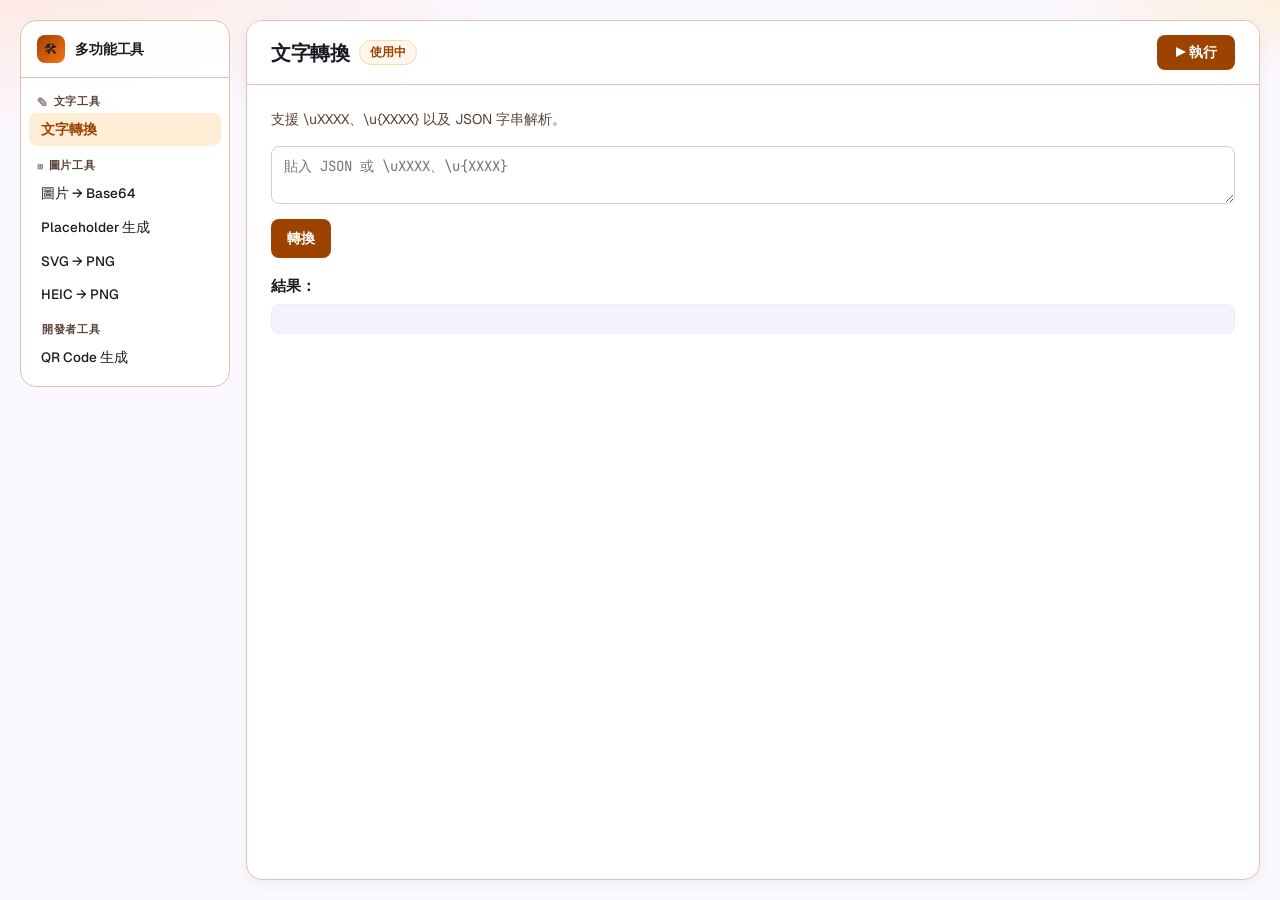
==== commit 9ef60c21: "版面修改" ====
--- a/index.html
+++ b/index.html
@@ -10,16 +10,10 @@
 <link rel="stylesheet" href="assets/styles.css">
 </head>
 <body>
-<div class="container">
-  <div class="topbar">
-    <div>
-      <h2>多功能轉換工具</h2>
-      <p>Base64、QR、SVG 與文字轉換，一頁完成</p>
-    </div>
-    <div class="badge">Utility Suite</div>
-  </div>
-  <div class="app-shell">
-    <aside class="side-nav" id="sidebar"></aside>
+<div class="app-shell">
+  <aside class="side-nav" id="sidebar"></aside>
+  <div class="content-wrap">
+    <header class="content-header" id="content-header"></header>
     <section class="content-pane" id="content"></section>
   </div>
 </div>
--- a/assets/styles.css
+++ b/assets/styles.css
@@ -16,10 +16,9 @@
   --mono: "JetBrains Mono", monospace;
 }
 
-* { box-sizing: border-box; }
+*, *::before, *::after { box-sizing: border-box; margin: 0; padding: 0; }
 
 body {
-  margin: 0;
   font-family: "Geist", sans-serif;
   color: var(--on-surface);
   background:
@@ -30,135 +29,192 @@
   padding: 20px;
 }
 
-.container {
+/* ── App Shell ──────────────────────────────────────────────────────────── */
+.app-shell {
+  display: grid;
+  grid-template-columns: 210px 1fr;
+  gap: 16px;
   max-width: 1280px;
   margin: 0 auto;
-  background: rgba(255, 255, 255, 0.88);
+  align-items: start;
+}
+
+/* ── Sidebar ─────────────────────────────────────────────────────────────── */
+.side-nav {
+  background: rgba(255, 255, 255, 0.92);
   backdrop-filter: blur(12px);
   border: 1px solid var(--outline-variant);
-  border-radius: 20px;
-  box-shadow: 0 4px 16px rgba(39, 39, 42, 0.07);
-  padding: 24px;
-}
-
-.app-shell {
-  display: grid;
-  grid-template-columns: 240px 1fr;
-  gap: 16px;
-}
-
-.side-nav {
-  background: var(--surface);
+  border-radius: 16px;
+  overflow: hidden;
+  position: sticky;
+  top: 20px;
+}
+
+.logo {
+  display: flex;
+  align-items: center;
+  gap: 10px;
+  padding: 14px 16px;
+  border-bottom: 1px solid var(--outline-variant);
+}
+
+.logo-icon {
+  width: 28px;
+  height: 28px;
+  background: linear-gradient(135deg, var(--primary), var(--primary-container));
+  border-radius: 8px;
+  display: flex;
+  align-items: center;
+  justify-content: center;
+  font-size: 14px;
+  flex-shrink: 0;
+}
+
+.logo-text {
+  font-size: 14px;
+  font-weight: 700;
+  color: var(--on-surface);
+  letter-spacing: -0.01em;
+}
+
+.nav-groups {
+  padding: 8px;
+}
+
+.nav-group {
+  margin-bottom: 4px;
+}
+
+.nav-group-label {
+  display: flex;
+  align-items: center;
+  gap: 5px;
+  font-size: 10.5px;
+  font-weight: 600;
+  text-transform: uppercase;
+  letter-spacing: 0.07em;
+  color: var(--on-surface-variant);
+  padding: 8px 8px 4px;
+  user-select: none;
+}
+
+.nav-group-icon {
+  font-size: 11px;
+  opacity: 0.65;
+}
+
+.nav-item {
+  display: block;
+  text-decoration: none;
+  color: var(--on-surface);
+  font-family: "Geist", sans-serif;
+  font-size: 13.5px;
+  font-weight: 500;
+  padding: 7px 12px;
+  border-radius: 8px;
+  margin-bottom: 1px;
+  transition: background 0.12s, color 0.12s;
+}
+
+.nav-item:hover {
+  background: var(--surface-container);
+}
+
+.nav-item.active {
+  background: #ffedd5;
+  color: var(--primary);
+  font-weight: 600;
+}
+
+/* ── Content Wrap ────────────────────────────────────────────────────────── */
+.content-wrap {
+  background: rgba(255, 255, 255, 0.92);
+  backdrop-filter: blur(12px);
   border: 1px solid var(--outline-variant);
   border-radius: 16px;
-  padding: 12px;
-  height: fit-content;
-  position: sticky;
-  top: 16px;
-}
-
-.side-title {
-  font-size: 11px;
-  text-transform: uppercase;
-  letter-spacing: 0.08em;
-  color: var(--on-surface-variant);
-  margin: 2px 0 10px;
-  font-weight: 600;
-}
-
-.content-pane {
+  box-shadow: 0 4px 16px rgba(39, 39, 42, 0.06);
+  overflow: hidden;
+  min-height: calc(100vh - 40px);
+}
+
+/* ── Content Header ──────────────────────────────────────────────────────── */
+.content-header {
+  display: flex;
+  align-items: center;
+  justify-content: space-between;
+  padding: 14px 24px;
+  border-bottom: 1px solid var(--outline-variant);
+  background: var(--surface);
+  gap: 12px;
+}
+
+.content-header-left {
+  display: flex;
+  align-items: center;
+  gap: 10px;
   min-width: 0;
 }
 
-.topbar {
-  display: flex;
-  align-items: center;
-  justify-content: space-between;
-  gap: 12px;
-  margin-bottom: 16px;
-}
-
-h2 {
-  margin: 0;
-  font-size: 32px;
+.tool-title {
+  font-size: 20px;
   font-weight: 700;
   letter-spacing: -0.02em;
-  line-height: 1.15;
-  color: var(--on-surface);
-}
-
-.topbar p {
-  margin: 4px 0 0;
-  color: var(--on-surface-variant);
-  font-size: 14px;
-}
-
-.badge {
-  background: linear-gradient(110deg, var(--primary), var(--primary-container));
+  color: var(--on-surface);
+  line-height: 1.2;
+  white-space: nowrap;
+}
+
+.active-badge {
+  background: #fff7ed;
+  color: var(--primary);
+  border: 1px solid #fed7aa;
+  border-radius: 9999px;
+  padding: 3px 10px;
+  font-size: 12px;
+  font-weight: 600;
+  white-space: nowrap;
+  flex-shrink: 0;
+}
+
+.run-btn {
+  display: inline-flex;
+  align-items: center;
+  gap: 6px;
+  background: var(--primary);
   color: var(--on-primary);
-  border-radius: 9999px;
-  padding: 6px 14px;
-  font-size: 12px;
+  border: none;
+  border-radius: 8px;
+  padding: 8px 18px;
+  font-size: 14px;
   font-weight: 700;
-  letter-spacing: 0.04em;
-  white-space: nowrap;
-}
-
-.tabs {
-  display: flex;
-  flex-direction: column;
-  gap: 2px;
-  margin: 0;
-}
-
-.tab {
-  width: 100%;
-  text-align: left;
-  border: none;
-  background: transparent;
-  color: var(--on-surface);
-  font-weight: 500;
-  border-radius: 8px;
-  padding: 8px 12px;
+  font-family: "Geist", sans-serif;
   cursor: pointer;
-  transition: .15s ease;
-  font-size: 14px;
-}
-
-.tab:hover {
-  background: var(--surface-container);
-  color: var(--on-surface);
-}
-
-.tab.active {
-  background: #ffedd5;
-  color: var(--primary);
-  font-weight: 600;
-}
-
-a.tab {
-  display: block;
-  text-decoration: none;
-  font-family: "Geist", sans-serif;
-}
-
+  transition: background 0.15s, filter 0.15s;
+  flex-shrink: 0;
+  margin-top: 0;
+}
+
+.run-btn:hover {
+  background: var(--primary-container);
+  filter: none;
+}
+
+/* ── Content Pane ────────────────────────────────────────────────────────── */
+.content-pane {
+  padding: 24px;
+}
+
+/* ── Tool ────────────────────────────────────────────────────────────────── */
 .tool {
-  display: none;
-  background: var(--surface);
-  border: 1px solid var(--outline-variant);
-  border-radius: 16px;
-  padding: 24px;
-  animation: in .2s ease;
-  box-shadow: 0 2px 8px rgba(39, 39, 42, 0.05);
-}
-
-.tool.active { display: block; }
-
-@keyframes in {
+  animation: fadeIn .18s ease;
+}
+
+@keyframes fadeIn {
   from { opacity: 0; transform: translateY(4px); }
   to   { opacity: 1; transform: translateY(0); }
 }
 
+/* ── Typography ──────────────────────────────────────────────────────────── */
 h3 {
   margin: 18px 0 8px;
   font-size: 15px;
@@ -182,6 +238,7 @@
   color: var(--on-surface-variant);
 }
 
+/* ── Form Controls ───────────────────────────────────────────────────────── */
 textarea,
 input[type="text"],
 input[type="number"],
@@ -246,6 +303,7 @@
 
 .button-row button { margin-top: 10px; }
 
+/* ── Pre / Code ──────────────────────────────────────────────────────────── */
 pre {
   margin: 0;
   background: var(--surface-low);
@@ -261,6 +319,7 @@
   color: var(--on-surface);
 }
 
+/* ── Drop Zone ───────────────────────────────────────────────────────────── */
 .drop-zone {
   border: 2px dashed var(--outline-variant);
   border-radius: 12px;
@@ -279,6 +338,7 @@
   background: linear-gradient(180deg, #fff8f3, #fff0e6);
 }
 
+/* ── Image Preview ───────────────────────────────────────────────────────── */
 img.preview {
   max-width: 100%;
   margin-top: 12px;
@@ -287,6 +347,7 @@
   border-radius: 12px;
 }
 
+/* ── Grids ───────────────────────────────────────────────────────────────── */
 .grid-4 {
   display: grid;
   grid-template-columns: repeat(4, minmax(0, 1fr));
@@ -299,6 +360,7 @@
   gap: 12px;
 }
 
+/* ── Muted text ──────────────────────────────────────────────────────────── */
 .muted {
   color: var(--on-surface-variant);
   font-size: 14px;
@@ -306,19 +368,41 @@
   line-height: 1.5;
 }
 
+/* ── Responsive ──────────────────────────────────────────────────────────── */
 @media (max-width: 900px) {
   .grid-4 { grid-template-columns: repeat(2, minmax(0, 1fr)); }
-  h2 { font-size: 28px; }
+  .app-shell { grid-template-columns: 180px 1fr; }
 }
 
 @media (max-width: 640px) {
-  body { padding: 12px; }
-  .container { padding: 16px; border-radius: 16px; }
-  h2 { font-size: 24px; }
-  .topbar { flex-direction: column; align-items: flex-start; }
-  .app-shell { grid-template-columns: 1fr; }
-  .side-nav { position: static; overflow-x: auto; }
-  .tabs { flex-direction: row; flex-wrap: nowrap; }
-  .tab { min-width: 140px; width: auto; text-align: center; white-space: nowrap; }
+  body { padding: 10px; }
+
+  .app-shell {
+    grid-template-columns: 1fr;
+    gap: 10px;
+  }
+
+  .side-nav {
+    position: static;
+  }
+
+  .nav-groups {
+    display: flex;
+    flex-direction: row;
+    flex-wrap: nowrap;
+    overflow-x: auto;
+    gap: 0;
+    padding: 6px 8px;
+  }
+
+  .nav-group { margin-bottom: 0; }
+  .nav-group-label { display: none; }
+  .nav-item { white-space: nowrap; padding: 6px 10px; font-size: 13px; }
+
+  .content-wrap { min-height: auto; }
+  .content-header { flex-wrap: wrap; gap: 8px; padding: 12px 16px; }
+  .tool-title { font-size: 17px; }
+  .content-pane { padding: 16px; }
+
   .grid-4, .grid-2 { grid-template-columns: 1fr; }
 }
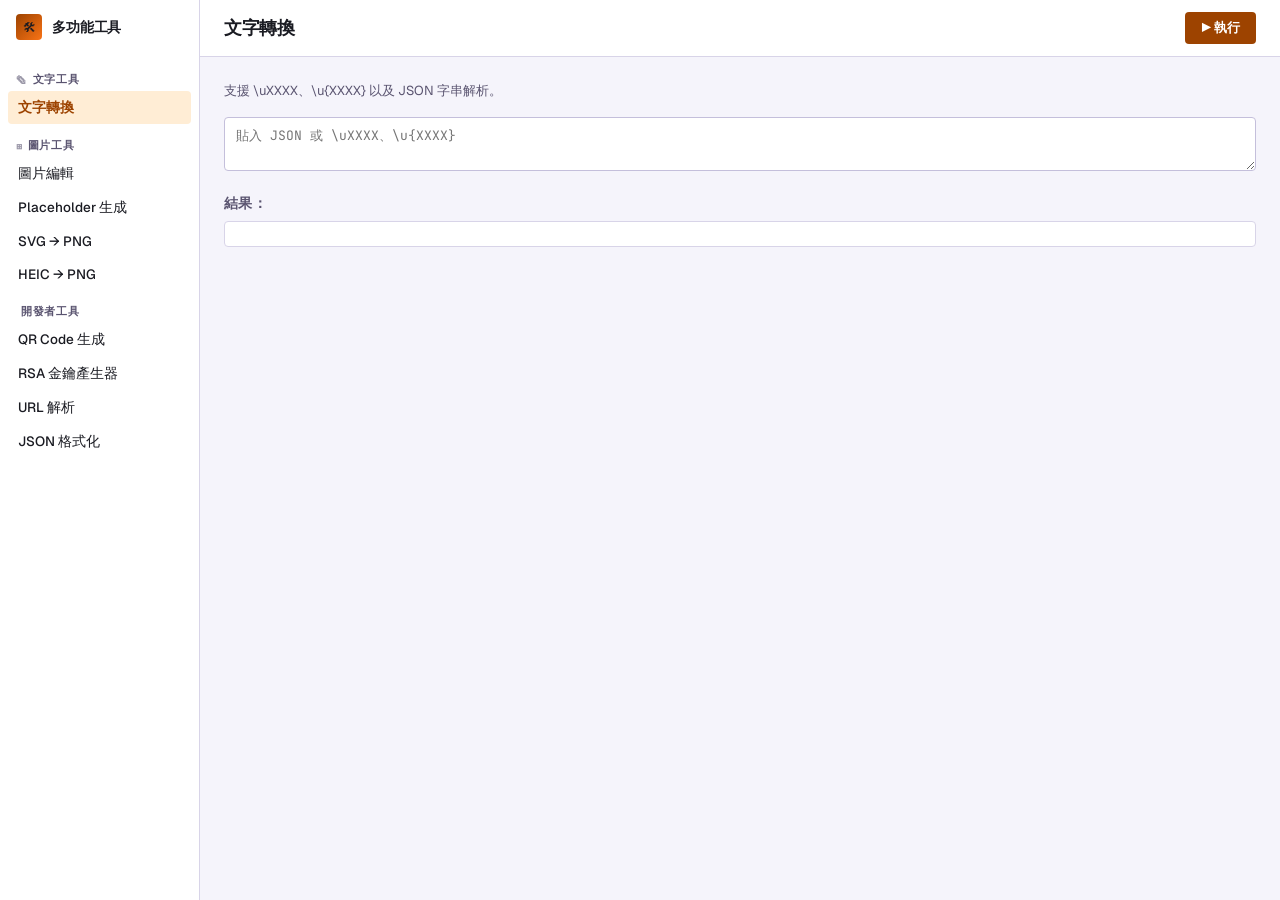
==== commit 8fc161dd: "功能增加 & 框架 RWD" ====
--- a/index.html
+++ b/index.html
@@ -13,6 +13,7 @@
 <div class="app-shell">
   <aside class="side-nav" id="sidebar"></aside>
   <div class="content-wrap">
+    <div class="mobile-bar" id="mobile-bar"></div>
     <header class="content-header" id="content-header"></header>
     <section class="content-pane" id="content"></section>
   </div>
--- a/assets/styles.css
+++ b/assets/styles.css
@@ -1,18 +1,15 @@
 :root {
-  --bg:                 #fbf8ff;
+  --bg:                 #f0eef8;
   --surface:            #ffffff;
-  --surface-low:        #f4f2fd;
-  --surface-container:  #eeedf7;
+  --surface-low:        #f5f4fb;
+  --surface-container:  #eceaf5;
   --on-surface:         #1a1b22;
-  --on-surface-variant: #584237;
-  --outline:            #8c7164;
-  --outline-variant:    #e0c0b1;
+  --on-surface-variant: #5a5470;
+  --outline:            #d8d4e8;
+  --outline-strong:     #c4bfdb;
   --primary:            #9d4300;
   --on-primary:         #ffffff;
   --primary-container:  #f97316;
-  --secondary:          #795900;
-  --secondary-container:#ffc329;
-  --tertiary:           #006591;
   --mono: "JetBrains Mono", monospace;
 }
 
@@ -21,33 +18,23 @@
 body {
   font-family: "Geist", sans-serif;
   color: var(--on-surface);
-  background:
-    radial-gradient(1200px 500px at -5% -15%, #ffdbca 0%, transparent 55%),
-    radial-gradient(800px 400px at 108% -15%, #ffdf9f 0%, transparent 55%),
-    var(--bg);
+  background: var(--bg);
   min-height: 100vh;
-  padding: 20px;
+  padding: 0;
 }
 
 /* ── App Shell ──────────────────────────────────────────────────────────── */
 .app-shell {
   display: grid;
-  grid-template-columns: 210px 1fr;
-  gap: 16px;
-  max-width: 1280px;
-  margin: 0 auto;
-  align-items: start;
+  grid-template-columns: 200px 1fr;
+  min-height: 100vh;
+  background: var(--surface);
 }
 
 /* ── Sidebar ─────────────────────────────────────────────────────────────── */
 .side-nav {
-  background: rgba(255, 255, 255, 0.92);
-  backdrop-filter: blur(12px);
-  border: 1px solid var(--outline-variant);
-  border-radius: 16px;
-  overflow: hidden;
-  position: sticky;
-  top: 20px;
+  background: var(--surface);
+  border-right: 1px solid var(--outline);
 }
 
 .logo {
@@ -55,18 +42,17 @@
   align-items: center;
   gap: 10px;
   padding: 14px 16px;
-  border-bottom: 1px solid var(--outline-variant);
 }
 
 .logo-icon {
-  width: 28px;
-  height: 28px;
+  width: 26px;
+  height: 26px;
   background: linear-gradient(135deg, var(--primary), var(--primary-container));
-  border-radius: 8px;
+  border-radius: 4px;
   display: flex;
   align-items: center;
   justify-content: center;
-  font-size: 14px;
+  font-size: 13px;
   flex-shrink: 0;
 }
 
@@ -94,13 +80,13 @@
   text-transform: uppercase;
   letter-spacing: 0.07em;
   color: var(--on-surface-variant);
-  padding: 8px 8px 4px;
+  padding: 10px 8px 4px;
   user-select: none;
 }
 
 .nav-group-icon {
   font-size: 11px;
-  opacity: 0.65;
+  opacity: 0.6;
 }
 
 .nav-item {
@@ -110,10 +96,10 @@
   font-family: "Geist", sans-serif;
   font-size: 13.5px;
   font-weight: 500;
-  padding: 7px 12px;
-  border-radius: 8px;
+  padding: 7px 10px;
+  border-radius: 4px;
   margin-bottom: 1px;
-  transition: background 0.12s, color 0.12s;
+  transition: background 0.1s, color 0.1s;
 }
 
 .nav-item:hover {
@@ -128,13 +114,9 @@
 
 /* ── Content Wrap ────────────────────────────────────────────────────────── */
 .content-wrap {
-  background: rgba(255, 255, 255, 0.92);
-  backdrop-filter: blur(12px);
-  border: 1px solid var(--outline-variant);
-  border-radius: 16px;
-  box-shadow: 0 4px 16px rgba(39, 39, 42, 0.06);
-  overflow: hidden;
-  min-height: calc(100vh - 40px);
+  background: var(--surface-low);
+  display: flex;
+  flex-direction: column;
 }
 
 /* ── Content Header ──────────────────────────────────────────────────────── */
@@ -142,10 +124,11 @@
   display: flex;
   align-items: center;
   justify-content: space-between;
-  padding: 14px 24px;
-  border-bottom: 1px solid var(--outline-variant);
+  padding: 12px 24px;
+  border-bottom: 1px solid var(--outline);
   background: var(--surface);
   gap: 12px;
+  flex-shrink: 0;
 }
 
 .content-header-left {
@@ -156,7 +139,7 @@
 }
 
 .tool-title {
-  font-size: 20px;
+  font-size: 18px;
   font-weight: 700;
   letter-spacing: -0.02em;
   color: var(--on-surface);
@@ -164,16 +147,67 @@
   white-space: nowrap;
 }
 
+
+/* Ghost 按鈕（次要動作，如複製、下載） */
+.btn-ghost {
+  margin-top: 0;
+  background: var(--surface);
+  color: var(--on-surface);
+  border: 1px solid var(--outline-strong);
+  font-weight: 500;
+  padding: 4px 10px;
+  font-size: 12px;
+}
+
+.btn-ghost:hover {
+  background: var(--surface-container);
+  opacity: 1;
+  filter: none;
+}
+
+/* 有 data-primary 的按鈕功能已串到 header ▶ 執行，不需顯示 */
+[data-primary] { display: none; }
+
+/* .active-badge — 保留備用，可在 app.js 加回 <span class="active-badge"> */
 .active-badge {
-  background: #fff7ed;
+  background: transparent;
   color: var(--primary);
   border: 1px solid #fed7aa;
-  border-radius: 9999px;
-  padding: 3px 10px;
-  font-size: 12px;
+  border-radius: 4px;
+  padding: 2px 8px;
+  font-size: 11px;
   font-weight: 600;
   white-space: nowrap;
   flex-shrink: 0;
+}
+
+.header-actions {
+  display: flex;
+  align-items: center;
+  gap: 8px;
+  flex-shrink: 0;
+}
+
+.reset-btn {
+  display: inline-flex;
+  align-items: center;
+  gap: 5px;
+  background: var(--surface);
+  color: var(--on-surface);
+  border: 1px solid var(--outline-strong);
+  border-radius: 4px;
+  padding: 6px 12px;
+  font-size: 13px;
+  font-weight: 600;
+  font-family: "Geist", sans-serif;
+  cursor: pointer;
+  transition: background 0.1s;
+  margin-top: 0;
+}
+
+.reset-btn:hover {
+  background: var(--surface-container);
+  filter: none;
 }
 
 .run-btn {
@@ -183,58 +217,63 @@
   background: var(--primary);
   color: var(--on-primary);
   border: none;
-  border-radius: 8px;
-  padding: 8px 18px;
-  font-size: 14px;
+  border-radius: 4px;
+  padding: 7px 16px;
+  font-size: 13px;
   font-weight: 700;
   font-family: "Geist", sans-serif;
   cursor: pointer;
-  transition: background 0.15s, filter 0.15s;
+  transition: opacity 0.1s;
   flex-shrink: 0;
   margin-top: 0;
 }
 
 .run-btn:hover {
-  background: var(--primary-container);
+  opacity: 0.88;
+  background: var(--primary);
   filter: none;
 }
 
 /* ── Content Pane ────────────────────────────────────────────────────────── */
 .content-pane {
   padding: 24px;
+  flex: 1;
 }
 
 /* ── Tool ────────────────────────────────────────────────────────────────── */
 .tool {
-  animation: fadeIn .18s ease;
+  animation: fadeIn .15s ease;
 }
 
 @keyframes fadeIn {
-  from { opacity: 0; transform: translateY(4px); }
+  from { opacity: 0; transform: translateY(3px); }
   to   { opacity: 1; transform: translateY(0); }
 }
 
 /* ── Typography ──────────────────────────────────────────────────────────── */
 h3 {
   margin: 18px 0 8px;
-  font-size: 15px;
-  font-weight: 600;
-  letter-spacing: -0.01em;
-  color: var(--on-surface);
+  font-size: 14px;
+  font-weight: 600;
+  letter-spacing: 0.03em;
+  text-transform: uppercase;
+  color: var(--on-surface-variant);
 }
 
 h4 {
   margin: 0 0 8px;
-  font-size: 14px;
+  font-size: 13px;
   font-weight: 600;
   color: var(--on-surface-variant);
 }
 
 label {
   display: block;
-  margin: 10px 0 6px;
-  font-size: 13px;
-  font-weight: 600;
+  margin: 10px 0 5px;
+  font-size: 12px;
+  font-weight: 600;
+  text-transform: uppercase;
+  letter-spacing: 0.04em;
   color: var(--on-surface-variant);
 }
 
@@ -244,14 +283,14 @@
 input[type="number"],
 select {
   width: 100%;
-  border: 1px solid #d4cfc8;
-  border-radius: 8px;
-  font-size: 14px;
-  padding: 10px 12px;
+  border: 1px solid var(--outline-strong);
+  border-radius: 4px;
+  font-size: 13px;
+  padding: 9px 11px;
   color: var(--on-surface);
   background: var(--surface);
   font-family: var(--mono);
-  transition: border-color .15s, box-shadow .15s;
+  transition: border-color .12s, box-shadow .12s;
 }
 
 textarea:focus,
@@ -260,12 +299,12 @@
 select:focus {
   outline: none;
   border-color: var(--primary);
-  box-shadow: 0 0 0 3px rgba(157, 67, 0, 0.18);
+  box-shadow: 0 0 0 2px rgba(157, 67, 0, 0.12);
 }
 
 input[type="color"] {
-  border: 1px solid #d4cfc8;
-  border-radius: 8px;
+  border: 1px solid var(--outline-strong);
+  border-radius: 4px;
   cursor: pointer;
   padding: 3px;
 }
@@ -273,31 +312,32 @@
 input[type="color"]:focus {
   outline: none;
   border-color: var(--primary);
-  box-shadow: 0 0 0 3px rgba(157, 67, 0, 0.18);
-}
-
+}
+
+/* ── Buttons ─────────────────────────────────────────────────────────────── */
 button {
   margin-top: 10px;
   border: 0;
-  border-radius: 8px;
-  padding: 10px 16px;
-  font-weight: 700;
+  border-radius: 4px;
+  padding: 8px 14px;
+  font-weight: 600;
   font-family: "Geist", sans-serif;
-  font-size: 14px;
+  font-size: 13px;
   cursor: pointer;
   color: var(--on-primary);
   background: var(--primary);
-  transition: .18s ease;
+  transition: opacity .15s;
 }
 
 button:hover {
-  background: linear-gradient(110deg, var(--primary), var(--primary-container));
-  filter: brightness(1.06);
+  opacity: 0.88;
+  background: var(--primary);
+  filter: none;
 }
 
 .button-row {
   display: flex;
-  gap: 10px;
+  gap: 8px;
   flex-wrap: wrap;
 }
 
@@ -306,10 +346,10 @@
 /* ── Pre / Code ──────────────────────────────────────────────────────────── */
 pre {
   margin: 0;
-  background: var(--surface-low);
-  border: 1px solid var(--surface-container);
-  border-radius: 8px;
-  padding: 14px;
+  background: var(--surface);
+  border: 1px solid var(--outline);
+  border-radius: 4px;
+  padding: 12px 14px;
   white-space: pre-wrap;
   word-break: break-word;
   max-height: 220px;
@@ -321,21 +361,21 @@
 
 /* ── Drop Zone ───────────────────────────────────────────────────────────── */
 .drop-zone {
-  border: 2px dashed var(--outline-variant);
-  border-radius: 12px;
+  border: 1px dashed var(--outline-strong);
+  border-radius: 4px;
   padding: 28px;
   text-align: center;
   color: var(--on-surface-variant);
   cursor: pointer;
   margin-bottom: 12px;
-  background: linear-gradient(180deg, var(--surface-low), var(--surface-container));
-  transition: border-color .18s, background .18s;
-  font-size: 14px;
+  background: var(--surface);
+  transition: border-color .15s, background .15s;
+  font-size: 13px;
 }
 
 .drop-zone.dragover {
   border-color: var(--primary-container);
-  background: linear-gradient(180deg, #fff8f3, #fff0e6);
+  background: #fff8f3;
 }
 
 /* ── Image Preview ───────────────────────────────────────────────────────── */
@@ -343,8 +383,8 @@
   max-width: 100%;
   margin-top: 12px;
   display: block;
-  border: 1px solid var(--outline-variant);
-  border-radius: 12px;
+  border: 1px solid var(--outline);
+  border-radius: 4px;
 }
 
 /* ── Grids ───────────────────────────────────────────────────────────────── */
@@ -360,49 +400,491 @@
   gap: 12px;
 }
 
-/* ── Muted text ──────────────────────────────────────────────────────────── */
+/* ── Muted ───────────────────────────────────────────────────────────────── */
 .muted {
   color: var(--on-surface-variant);
-  font-size: 14px;
+  font-size: 13px;
   margin: 0 0 16px;
   line-height: 1.5;
+}
+
+/* ── JSON Tool ───────────────────────────────────────────────────────────── */
+.json-shell {
+  display: grid;
+  grid-template-columns: 1fr 1fr;
+  gap: 12px;
+  height: 420px;
+}
+
+.json-panel {
+  display: flex;
+  flex-direction: column;
+  border: 1px solid var(--outline);
+  overflow: hidden;
+}
+
+.json-panel-header {
+  display: flex;
+  align-items: center;
+  justify-content: space-between;
+  gap: 6px;
+  padding: 6px 10px;
+  background: var(--surface-container);
+  border-bottom: 1px solid var(--outline);
+  font-size: 11px;
+  font-weight: 600;
+  letter-spacing: 0.06em;
+  color: var(--on-surface-variant);
+  flex-shrink: 0;
+  flex-wrap: wrap;
+}
+
+.json-panel-header .btn-ghost {
+  margin-top: 0;
+  padding: 2px 8px;
+  font-size: 11px;
+}
+
+.json-search-row {
+  display: flex;
+  align-items: center;
+  gap: 4px;
+  flex: 1;
+}
+
+.json-search-row input {
+  width: 120px;
+  padding: 3px 8px;
+  font-size: 12px;
+  border-radius: 3px;
+  font-family: var(--mono);
+  border: 1px solid var(--outline-strong);
+}
+
+.json-search-row input:focus {
+  box-shadow: none;
+  border-color: var(--primary);
+}
+
+#jsonSearchCount {
+  font-size: 11px;
+  color: var(--on-surface-variant);
+  font-family: var(--mono);
+  white-space: nowrap;
+  min-width: 40px;
+}
+
+.json-panel textarea {
+  flex: 1;
+  border: none;
+  border-radius: 0;
+  resize: none;
+  font-size: 13px;
+  line-height: 1.6;
+  padding: 12px;
+  box-shadow: none;
+}
+
+.json-panel textarea:focus {
+  box-shadow: none;
+  border-color: transparent;
+}
+
+.json-output-wrap {
+  flex: 1;
+  overflow: auto;
+}
+
+.json-output-wrap pre {
+  margin: 0;
+  border: none;
+  border-radius: 0;
+  max-height: none;
+  padding: 12px;
+  background: var(--surface);
+  min-height: 100%;
+}
+
+/* ── JSON View Toggle ────────────────────────────────────────────────────── */
+.json-view-toggle {
+  display: flex;
+  border: 1px solid var(--outline-strong);
+  border-radius: 4px;
+  overflow: hidden;
+  flex-shrink: 0;
+}
+
+.json-view-btn {
+  margin: 0;
+  padding: 2px 10px;
+  font-size: 11px;
+  font-weight: 600;
+  border-radius: 0;
+  background: var(--surface);
+  color: var(--on-surface-variant);
+  border: none;
+  border-right: 1px solid var(--outline-strong);
+  transition: background 0.1s;
+}
+
+.json-view-btn:last-child { border-right: none; }
+
+.json-view-btn.active {
+  background: var(--surface-container);
+  color: var(--on-surface);
+}
+
+.json-view-btn:hover { opacity: 1; filter: none; background: var(--surface-container); }
+
+/* ── JSON Path Bar ───────────────────────────────────────────────────────── */
+.json-path-bar {
+  padding: 4px 12px;
+  font-family: var(--mono);
+  font-size: 11px;
+  color: var(--on-surface-variant);
+  background: var(--surface-container);
+  border-top: 1px solid var(--outline);
+  min-height: 22px;
+}
+
+/* ── JSON Tree ───────────────────────────────────────────────────────────── */
+pre.jt-root {
+  padding: 10px 12px;
+  line-height: 1.7;
+  font-size: 13px;
+}
+
+.jt-node { }
+
+.jt-children { padding-left: 20px; margin: 0; list-style: none; }
+.jt-children.jt-hidden { display: none; }
+
+.jt-row {
+  display: flex;
+  align-items: baseline;
+  gap: 2px;
+  border-radius: 3px;
+  padding: 0 4px;
+}
+
+.jt-toggle {
+  cursor: pointer;
+}
+
+.jt-toggle:hover { color: var(--primary); }
+
+.jt-toggle {
+  font-size: 10px;
+  width: 14px;
+  flex-shrink: 0;
+  color: var(--on-surface-variant);
+  user-select: none;
+  cursor: pointer;
+}
+
+.jt-toggle:hover { color: var(--primary); }
+
+.jt-toggle-placeholder { width: 14px; flex-shrink: 0; }
+
+.jt-key {
+  color: #9d4300;
+  font-weight: 600;
+  cursor: pointer;
+  border-radius: 2px;
+  padding: 0 2px;
+}
+
+.jt-key:hover {
+  background: #ffedd5;
+  text-decoration: underline;
+}
+.jt-colon  { color: var(--on-surface-variant); }
+.jt-bracket { color: var(--on-surface-variant); font-size: 12px; }
+
+.jt-val         { }
+.jt-string      { color: #16a34a; }
+.jt-number      { color: #2563eb; }
+.jt-bool        { color: #7c3aed; }
+.jt-null        { color: #9ca3af; font-style: italic; }
+
+mark.json-mark {
+  background: #fef08a;
+  color: inherit;
+  border-radius: 2px;
+}
+
+mark.json-mark-cur {
+  background: #f97316;
+  color: #fff;
+  border-radius: 2px;
+}
+
+.json-toolbar {
+  display: flex;
+  align-items: center;
+  gap: 6px;
+  margin-top: 10px;
+  flex-wrap: wrap;
+}
+
+.json-toolbar .btn-ghost {
+  margin-top: 0;
+}
+
+.json-status {
+  font-size: 12px;
+  font-family: var(--mono);
+  margin-left: 4px;
+}
+
+.json-status-ok    { color: #16a34a; }
+.json-status-error { color: var(--primary); }
+
+@media (max-width: 640px) {
+  .json-shell { grid-template-columns: 1fr; height: auto; }
+  .json-panel textarea { min-height: 160px; }
+}
+
+/* ── URL Table ───────────────────────────────────────────────────────────── */
+.url-table {
+  width: 100%;
+  border-collapse: collapse;
+  font-size: 13px;
+}
+
+.url-table tr {
+  border-bottom: 1px solid var(--outline);
+}
+
+.url-table tr:last-child {
+  border-bottom: none;
+}
+
+.url-key {
+  width: 110px;
+  padding: 7px 10px 7px 0;
+  font-family: var(--mono);
+  font-size: 12px;
+  color: var(--on-surface-variant);
+  white-space: nowrap;
+  vertical-align: top;
+}
+
+.url-val {
+  padding: 7px 0;
+  font-family: var(--mono);
+  font-size: 12px;
+  color: var(--on-surface);
+  word-break: break-all;
+}
+
+.url-empty {
+  padding: 7px 0;
+  color: var(--on-surface-variant);
+  font-size: 13px;
+}
+
+.url-copy-row {
+  display: flex;
+  gap: 6px;
+  align-items: center;
+}
+
+.url-copy-row input {
+  flex: 1;
+  min-width: 0;
+}
+
+.url-copy-row .btn-ghost {
+  flex-shrink: 0;
+}
+
+/* ── Image Editor ────────────────────────────────────────────────────────── */
+.edit-shell {
+  display: grid;
+  grid-template-columns: 220px 1fr;
+  gap: 16px;
+  align-items: stretch;
+}
+
+.edit-controls {
+  display: flex;
+  flex-direction: column;
+  gap: 0;
+}
+
+.edit-controls-bottom {
+  margin-top: auto;
+  padding-top: 12px;
+  display: flex;
+  flex-direction: column;
+  gap: 6px;
+}
+
+/* Tabs */
+.edit-tabs {
+  display: flex;
+  border: 1px solid var(--outline-strong);
+  border-radius: 4px;
+  overflow: hidden;
+  margin-bottom: 14px;
+}
+
+.edit-tab {
+  flex: 1;
+  margin: 0;
+  border-radius: 0;
+  border: none;
+  border-right: 1px solid var(--outline-strong);
+  background: var(--surface);
+  color: var(--on-surface-variant);
+  font-size: 12px;
+  font-weight: 600;
+  padding: 6px 4px;
+  cursor: pointer;
+  transition: background 0.1s;
+}
+
+.edit-tab:last-child { border-right: none; }
+
+.edit-tab:hover {
+  background: var(--surface-container);
+  opacity: 1;
+  filter: none;
+  color: var(--on-surface);
+}
+
+.edit-tab.active {
+  background: var(--surface-container);
+  color: var(--on-surface);
+}
+
+/* Panels */
+.edit-panel {
+  display: flex;
+  flex-direction: column;
+}
+
+.edit-panel label { margin-top: 8px; }
+.edit-panel .grid-2 { gap: 8px; }
+.edit-panel .grid-2 label { margin-top: 4px; }
+.edit-panel button { margin-top: 12px; }
+
+/* Watermark position grid */
+.wm-pos-grid {
+  display: grid;
+  grid-template-columns: repeat(3, 1fr);
+  gap: 4px;
+  margin-top: 6px;
+}
+
+.wm-pos-btn {
+  margin: 0;
+  padding: 6px;
+  font-size: 14px;
+  font-weight: 400;
+  background: var(--surface);
+  color: var(--on-surface-variant);
+  border: 1px solid var(--outline);
+  border-radius: 3px;
+  transition: background 0.1s;
+}
+
+.wm-pos-btn:hover {
+  background: var(--surface-container);
+  opacity: 1;
+  filter: none;
+}
+
+.wm-pos-btn.active {
+  background: #ffedd5;
+  color: var(--primary);
+  border-color: #fed7aa;
+}
+
+/* Operations row */
+.edit-ops {
+  display: flex;
+  gap: 6px;
+  margin-top: 14px;
+}
+
+.edit-ops .btn-ghost {
+  flex: 1;
+  text-align: center;
+  margin-top: 0;
+}
+
+/* Canvas side */
+.edit-canvas-wrap {
+  border: 1px solid var(--outline);
+  background: var(--surface-container);
+  border-radius: 4px;
+  overflow: auto;
+  display: flex;
+  align-items: flex-start;
+  justify-content: center;
+  min-height: 300px;
+  padding: 8px;
+}
+
+#editCanvas {
+  display: block;
+  max-width: 100%;
+  cursor: crosshair;
+  image-rendering: pixelated;
+}
+
+@media (max-width: 720px) {
+  .edit-shell { grid-template-columns: 1fr; }
+}
+
+/* ── Mobile Bar ──────────────────────────────────────────────────────────── */
+.mobile-bar {
+  display: none;
+}
+
+.mobile-select {
+  flex: 1;
+  font-family: "Geist", sans-serif;
+  font-size: 14px;
+  font-weight: 600;
+  padding: 6px 10px;
+  border: 1px solid var(--outline-strong);
+  border-radius: 4px;
+  background: var(--surface);
+  color: var(--on-surface);
+  cursor: pointer;
+  appearance: auto;
 }
 
 /* ── Responsive ──────────────────────────────────────────────────────────── */
 @media (max-width: 900px) {
   .grid-4 { grid-template-columns: repeat(2, minmax(0, 1fr)); }
-  .app-shell { grid-template-columns: 180px 1fr; }
+  .app-shell { grid-template-columns: 170px 1fr; }
 }
 
 @media (max-width: 640px) {
-  body { padding: 10px; }
-
   .app-shell {
     grid-template-columns: 1fr;
+    min-height: 100vh;
+  }
+
+  .side-nav { display: none; }
+
+  .mobile-bar {
+    display: flex;
+    align-items: center;
     gap: 10px;
+    padding: 8px 14px;
+    background: var(--surface);
+    border-bottom: 1px solid var(--outline);
+    flex-shrink: 0;
   }
 
-  .side-nav {
-    position: static;
-  }
-
-  .nav-groups {
-    display: flex;
-    flex-direction: row;
-    flex-wrap: nowrap;
-    overflow-x: auto;
-    gap: 0;
-    padding: 6px 8px;
-  }
-
-  .nav-group { margin-bottom: 0; }
-  .nav-group-label { display: none; }
-  .nav-item { white-space: nowrap; padding: 6px 10px; font-size: 13px; }
-
-  .content-wrap { min-height: auto; }
-  .content-header { flex-wrap: wrap; gap: 8px; padding: 12px 16px; }
-  .tool-title { font-size: 17px; }
-  .content-pane { padding: 16px; }
+  .content-header { padding: 10px 14px; flex-wrap: wrap; }
+  .tool-title { font-size: 15px; }
+  .content-pane { padding: 14px; }
 
   .grid-4, .grid-2 { grid-template-columns: 1fr; }
 }
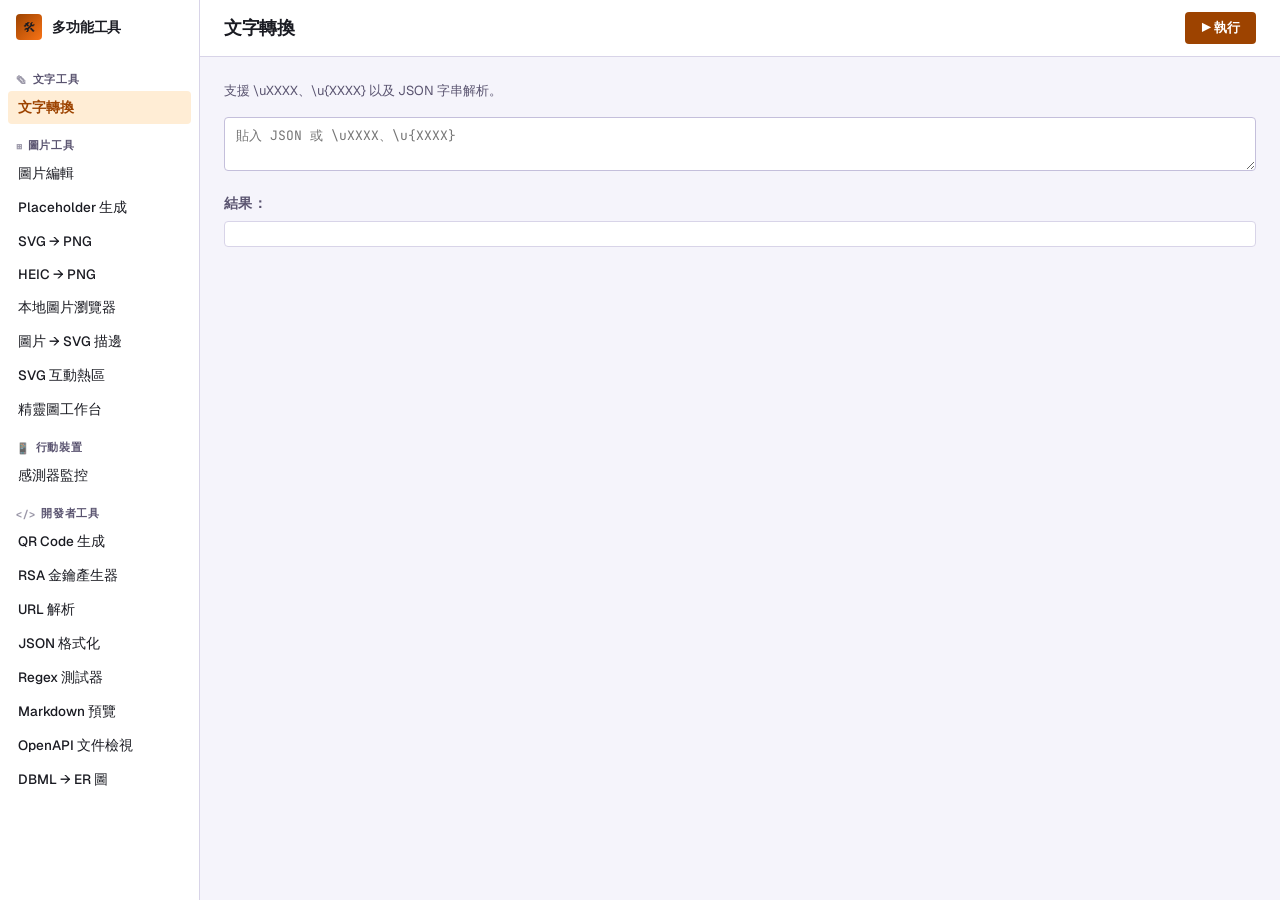
==== commit 4ea31273: "feat: SVG→PNG 加 headless 呼叫入口 + 新增 mcp-bridge.js - svg.js 新增 runHeadless(action, params) export，重用 r" ====
--- a/index.html
+++ b/index.html
@@ -19,5 +19,6 @@
   </div>
 </div>
 <script type="module" src="assets/app.js"></script>
+<script type="module" src="assets/mcp-bridge.js"></script>
 </body>
 </html>
--- a/assets/styles.css
+++ b/assets/styles.css
@@ -642,8 +642,202 @@
 
 @media (max-width: 640px) {
   .json-shell { grid-template-columns: 1fr; height: auto; }
+  .content-pane:has(#mdShell)        { display: block; }
+  .content-pane:has(#mdShell) > .tool { display: block; flex: none; }
+  #mdShell { flex: none; height: auto; min-height: 0; }
   .json-panel textarea { min-height: 160px; }
 }
+
+/* ── Markdown 預覽 ───────────────────────────────────────────────────────── */
+/* 頂部工具列：說明文字 + 檢視切換鈕 */
+.md-topbar {
+  display: flex;
+  align-items: center;
+  justify-content: space-between;
+  gap: 12px;
+  flex-wrap: wrap;
+  margin-bottom: 12px;
+}
+
+/* Markdown 編輯/預覽框填滿容器高度（content-pane 已含 24px padding）；
+   限桌面寬度，避免覆蓋上方 max-width:640px 的行動版單欄排版 */
+@media (min-width: 641px) {
+  /* 根容器鎖在視窗高度，整條 flex 鏈才有界線，內容才會在面板內捲而非撐長整頁。
+     用 :has 只在 Markdown 工具生效，其他工具維持 min-height:100vh 可隨內容增長 */
+  .app-shell:has(#mdShell) { height: 100vh; grid-template-rows: minmax(0, 1fr); }
+  .content-pane:has(#mdShell)        { display: flex; flex-direction: column; min-height: 0; }
+  .content-pane:has(#mdShell) > .tool { flex: 1; display: flex; flex-direction: column; min-height: 0; }
+  /* grid 列高鎖在容器內（minmax 0），內容改在面板內捲動，整頁不再被撐長 */
+  #mdShell { flex: 1; min-height: 240px; height: auto; grid-template-rows: minmax(0, 1fr); }
+  /* grid 項目預設 min-height:auto 會被內容撐高，改 0 才能讓 output-wrap 內捲 */
+  #mdShell > .json-panel { min-height: 0; }
+}
+
+/* 檢視切換：只顯示原始 / 只顯示預覽 */
+.json-shell.md-view-left,
+.json-shell.md-view-right { grid-template-columns: 1fr; }
+.json-shell.md-view-left  .json-panel:last-child  { display: none; }
+.json-shell.md-view-right .json-panel:first-child { display: none; }
+
+.json-panel.md-drag {
+  outline: 2px dashed var(--primary);
+  outline-offset: -2px;
+}
+
+.md-preview {
+  padding: 16px 20px;
+  background: var(--surface);
+  min-height: 100%;
+  font-size: 14px;
+  line-height: 1.7;
+  color: var(--on-surface);
+  word-wrap: break-word;
+}
+
+.md-preview > :first-child { margin-top: 0; }
+.md-preview > :last-child { margin-bottom: 0; }
+
+.md-preview h1, .md-preview h2, .md-preview h3,
+.md-preview h4, .md-preview h5, .md-preview h6 {
+  margin: 1.2em 0 0.5em;
+  line-height: 1.3;
+  font-weight: 700;
+}
+.md-preview h1 { font-size: 1.7em; border-bottom: 1px solid var(--outline); padding-bottom: 0.3em; }
+.md-preview h2 { font-size: 1.4em; border-bottom: 1px solid var(--outline); padding-bottom: 0.25em; }
+.md-preview h3 { font-size: 1.2em; }
+.md-preview h4 { font-size: 1.05em; }
+.md-preview h5, .md-preview h6 { font-size: 0.95em; color: var(--on-surface-variant); }
+
+.md-preview p { margin: 0.7em 0; }
+
+.md-preview a { color: var(--primary); text-decoration: none; }
+.md-preview a:hover { text-decoration: underline; }
+
+.md-preview ul, .md-preview ol { margin: 0.6em 0; padding-left: 1.6em; }
+.md-preview li { margin: 0.25em 0; }
+.md-preview li > ul, .md-preview li > ol { margin: 0.25em 0; }
+
+.md-preview blockquote {
+  margin: 0.8em 0;
+  padding: 0.2em 1em;
+  border-left: 3px solid var(--outline-strong);
+  color: var(--on-surface-variant);
+  background: var(--surface-low);
+}
+
+.md-preview code {
+  font-family: var(--mono);
+  font-size: 0.88em;
+  background: var(--surface-container);
+  padding: 0.15em 0.4em;
+  border-radius: 3px;
+}
+
+.md-preview pre {
+  margin: 0.8em 0;
+  padding: 12px 14px;
+  background: var(--surface-low);
+  border: 1px solid var(--outline);
+  border-radius: 4px;
+  overflow-x: auto;
+}
+.md-preview pre code {
+  background: none;
+  padding: 0;
+  font-size: 0.85em;
+  line-height: 1.5;
+}
+
+.md-preview hr {
+  border: none;
+  border-top: 1px solid var(--outline);
+  margin: 1.5em 0;
+}
+
+.md-preview img { max-width: 100%; border-radius: 4px; }
+
+.md-preview table {
+  border-collapse: collapse;
+  margin: 0.8em 0;
+  font-size: 0.92em;
+  width: 100%;
+}
+.md-preview th, .md-preview td {
+  border: 1px solid var(--outline);
+  padding: 6px 10px;
+  text-align: left;
+}
+.md-preview th {
+  background: var(--surface-container);
+  font-weight: 600;
+}
+.md-preview del { color: var(--on-surface-variant); }
+
+.md-preview li:has(> input[type="checkbox"]) { list-style: none; margin-left: -1.4em; }
+.md-preview li > input[type="checkbox"] { margin-right: 0.5em; }
+
+/* Mermaid 圖表 */
+.md-mermaid { margin: 0.9em 0; text-align: center; overflow-x: auto; }
+.md-mermaid svg { max-width: 100%; height: auto; }
+.md-mermaid-error {
+  text-align: left;
+  color: var(--primary);
+  font-size: 13px;
+  font-weight: 600;
+}
+.md-mermaid-error pre {
+  margin: 6px 0 0;
+  padding: 10px 12px;
+  font-weight: 400;
+  color: var(--on-surface);
+  background: var(--surface-low);
+  border: 1px solid var(--outline);
+  border-radius: 4px;
+  white-space: pre-wrap;
+  overflow-x: auto;
+}
+
+/* KaTeX 數學公式 */
+.md-math[data-display="1"] { margin: 0.9em 0; overflow-x: auto; }
+.md-math-error { color: var(--primary); font-family: var(--mono); font-size: 0.88em; }
+
+/* highlight.js：維持本工具的 pre 背景與內距（壓過主題注入的 padding/background）*/
+.md-preview pre code.hljs { padding: 0; background: none; }
+
+/* 目錄 (TOC) 下拉：目錄鈕在預覽標題列（高度已鎖定，標題列不會被捲走），
+   下拉清單以面板為定位基準從右上角展開 */
+.json-panel:has(.md-toc-pop) { position: relative; }
+.md-toc-pop {
+  position: absolute;
+  top: 40px;                 /* 標題列高度之下 */
+  right: 10px;
+  z-index: 6;
+  width: min(280px, 70vw);
+  max-height: 60vh;
+  overflow-y: auto;
+  padding: 6px;
+  background: var(--surface);
+  border: 1px solid var(--outline-strong);
+  border-radius: 6px;
+  box-shadow: 0 6px 20px rgba(0, 0, 0, 0.12);
+}
+.md-toc-item {
+  padding: 4px 8px;
+  font-size: 12px;
+  color: var(--on-surface-variant);
+  border-radius: 4px;
+  cursor: pointer;
+  white-space: nowrap;
+  overflow: hidden;
+  text-overflow: ellipsis;
+}
+.md-toc-item:hover { background: var(--surface-container); color: var(--on-surface); }
+.md-toc-l2 { padding-left: 18px; }
+.md-toc-l3 { padding-left: 30px; }
+.md-toc-l4 { padding-left: 42px; }
+/* 由目錄跳轉時，標題不要緊貼視窗頂端（留點空隙，避開浮動鈕）*/
+.md-preview :is(h1, h2, h3, h4) { scroll-margin-top: 12px; }
 
 /* ── URL Table ───────────────────────────────────────────────────────────── */
 .url-table {
@@ -730,7 +924,7 @@
   margin-bottom: 14px;
 }
 
-.edit-tab {
+.edit-tab, .wm-tab {
   flex: 1;
   margin: 0;
   border-radius: 0;
@@ -745,16 +939,16 @@
   transition: background 0.1s;
 }
 
-.edit-tab:last-child { border-right: none; }
-
-.edit-tab:hover {
+.edit-tab:last-child, .wm-tab:last-child { border-right: none; }
+
+.edit-tab:hover, .wm-tab:hover {
   background: var(--surface-container);
   opacity: 1;
   filter: none;
   color: var(--on-surface);
 }
 
-.edit-tab.active {
+.edit-tab.active, .wm-tab.active {
   background: var(--surface-container);
   color: var(--on-surface);
 }
@@ -882,9 +1076,238 @@
     flex-shrink: 0;
   }
 
-  .content-header { padding: 10px 14px; flex-wrap: wrap; }
-  .tool-title { font-size: 15px; }
-  .content-pane { padding: 14px; }
+  /* 固定 top bar */
+  .mobile-bar {
+    position: fixed;
+    top: 0; left: 0; right: 0;
+    z-index: 100;
+    border-bottom: 1px solid var(--outline);
+  }
+
+  /* 固定 footer */
+  .content-header {
+    position: fixed;
+    bottom: 0; left: 0; right: 0;
+    z-index: 100;
+    border-top: 1px solid var(--outline);
+    border-bottom: none;
+    padding: 10px 14px;
+    justify-content: center;
+    background: var(--surface);
+  }
+
+  /* content-pane 在兩個固定 bar 之間滾動 */
+  .content-wrap { display: block; }
+  .content-pane {
+    padding: calc(50px + 14px) 14px calc(58px + 14px);
+    min-height: 100vh;
+  }
+
+  /* 隱藏標題，只留按鈕 */
+  .content-header-left { display: none; }
+
+  /* 沒有任何按鈕時 footer 不顯示 */
+  .content-header:not(:has(button)) { display: none; }
+
+  /* 無 footer 時下方 padding 縮回 */
+  .content-header:not(:has(button)) ~ * { padding-bottom: 14px; }
+
+  /* 按鈕橫排填滿 */
+  .header-actions { width: 100%; justify-content: center; gap: 12px; }
+  .run-btn, .reset-btn { flex: 1; max-width: 160px; justify-content: center; }
 
   .grid-4, .grid-2 { grid-template-columns: 1fr; }
 }
+
+/* ── Regex 測試器 ─────────────────────────────────────────────────── */
+.regex-shell {
+  display: flex;
+  flex-direction: column;
+  gap: 12px;
+}
+
+.regex-input-row {
+  display: flex;
+  align-items: center;
+  gap: 6px;
+  background: var(--surface);
+  border: 1px solid var(--outline);
+  border-radius: 10px;
+  padding: 8px 12px;
+}
+
+.regex-engine-badge {
+  font-family: var(--mono);
+  font-size: 11px;
+  color: var(--on-surface-variant);
+  background: var(--surface-container);
+  border: 1px solid var(--outline);
+  border-radius: 4px;
+  padding: 1px 6px;
+  cursor: default;
+  flex-shrink: 0;
+}
+
+.regex-slash {
+  font-family: var(--mono);
+  font-size: 20px;
+  color: var(--primary);
+  user-select: none;
+}
+
+.regex-input-row input[type="text"] {
+  flex: 1;
+  border: none;
+  outline: none;
+  background: transparent;
+  font-family: var(--mono);
+  font-size: 15px;
+  color: var(--on-surface);
+  padding: 0;
+}
+
+.regex-flags {
+  display: flex;
+  gap: 16px;
+  padding: 4px 2px;
+}
+
+.regex-flags label {
+  display: flex;
+  align-items: center;
+  gap: 3px;
+  font-family: var(--mono);
+  font-size: 13px;
+  color: var(--on-surface-variant);
+  cursor: pointer;
+  user-select: none;
+}
+
+.regex-error {
+  font-size: 12px;
+  color: #c0392b;
+  font-family: var(--mono);
+  white-space: nowrap;
+  overflow: hidden;
+  text-overflow: ellipsis;
+  max-width: 200px;
+}
+
+/* 高亮覆蓋層 */
+.regex-test-wrap {
+  position: relative;
+  background: var(--surface-low);
+  border: 1px solid var(--outline);
+  border-radius: 10px;
+  overflow: hidden;
+}
+
+.regex-test-wrap:focus-within {
+  border-color: var(--primary);
+}
+
+.regex-highlight {
+  position: absolute;
+  inset: 0;
+  padding: 10px 12px;
+  font-family: var(--mono);
+  font-size: 13px;
+  line-height: 1.6;
+  white-space: pre-wrap;
+  word-break: break-all;
+  overflow: auto;
+  color: transparent;
+  pointer-events: none;
+  background: transparent;
+  border: none;
+  z-index: 0;
+}
+
+.regex-textarea {
+  position: relative;
+  width: 100%;
+  min-height: 160px;
+  resize: vertical;
+  background: transparent;
+  border: none;
+  outline: none;
+  padding: 10px 12px;
+  font-family: var(--mono);
+  font-size: 13px;
+  line-height: 1.6;
+  color: var(--on-surface);
+  caret-color: var(--on-surface);
+  z-index: 1;
+}
+
+.regex-mark {
+  background: #f97316;
+  color: #fff;
+  border-radius: 3px;
+  padding: 0 1px;
+}
+
+.regex-result-bar {
+  display: flex;
+  align-items: center;
+  gap: 8px;
+  padding: 2px 0;
+}
+
+.regex-matches {
+  display: flex;
+  flex-direction: column;
+  gap: 4px;
+}
+
+.regex-match-item {
+  display: flex;
+  align-items: baseline;
+  flex-wrap: wrap;
+  gap: 8px;
+  background: var(--surface-low);
+  border: 1px solid var(--outline);
+  border-radius: 8px;
+  padding: 6px 10px;
+  font-size: 13px;
+}
+
+.regex-match-idx {
+  font-family: var(--mono);
+  color: var(--on-surface-variant);
+  font-size: 11px;
+  min-width: 24px;
+}
+
+.regex-match-val {
+  font-family: var(--mono);
+  background: #fff3eb;
+  border: 1px solid #f9731633;
+  border-radius: 4px;
+  padding: 1px 5px;
+  color: var(--primary);
+}
+
+.regex-groups {
+  width: 100%;
+  display: flex;
+  flex-wrap: wrap;
+  gap: 6px;
+  margin-top: 2px;
+  padding-top: 4px;
+  border-top: 1px solid var(--outline);
+}
+
+.regex-group {
+  font-family: var(--mono);
+  font-size: 11px;
+  color: var(--on-surface-variant);
+}
+
+.regex-group code {
+  background: var(--surface);
+  border: 1px solid var(--outline);
+  border-radius: 3px;
+  padding: 0 4px;
+  color: var(--on-surface);
+}
